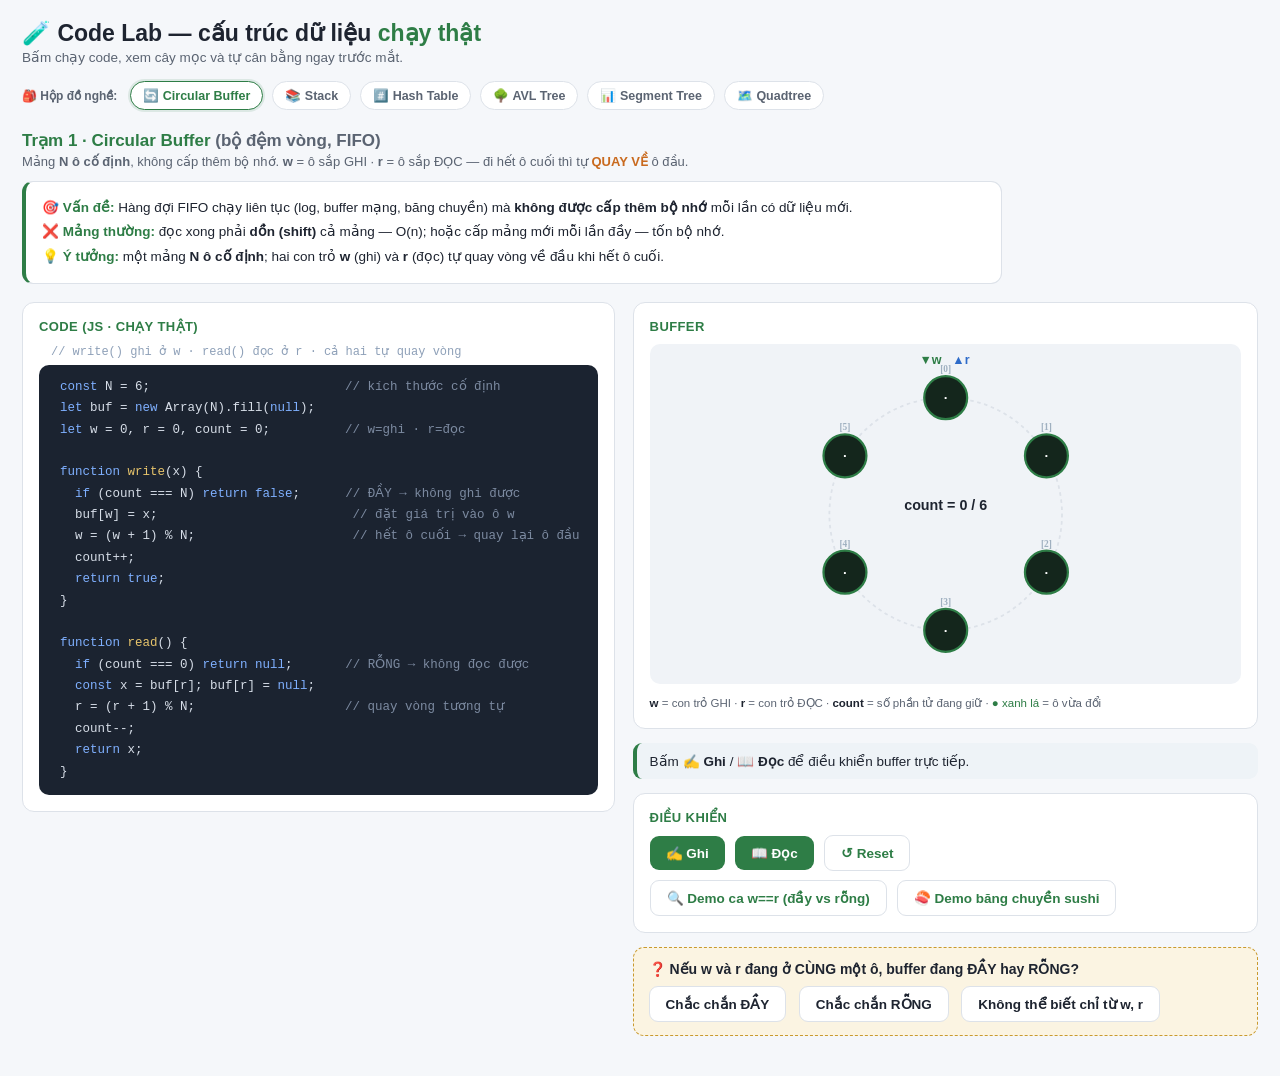
==== station-1-circular.html @ 71faa1b5 "Code Lab: 6 interactive data-structure stations Circular Buffer, Stack, Hash Table, AVL Tree, Segmen" ====
<!DOCTYPE html>
<html lang="vi">
<head>
<meta charset="UTF-8"><meta name="viewport" content="width=device-width, initial-scale=1.0">
<title>Code Lab · Circular Buffer</title>
<link rel="stylesheet" href="style.css">
</head>
<body>
  <h1>🧪 Code Lab — cấu trúc dữ liệu <span style="color:var(--green)">chạy thật</span></h1>
  <p class="sub">Bấm chạy code, xem cây mọc và tự cân bằng ngay trước mắt.</p>
  <div class="toolbox" id="toolbox"></div>

  <div class="station-h">Trạm 1 · Circular Buffer <span style="color:var(--muted);font-weight:600">(bộ đệm vòng, FIFO)</span></div>
  <p class="station-s">Mảng <b>N ô cố định</b>, không cấp thêm bộ nhớ. <b>w</b> = ô sắp GHI · <b>r</b> = ô sắp ĐỌC — đi hết ô cuối thì tự <b style="color:var(--amber)">QUAY VỀ</b> ô đầu.</p>

  <div class="why">
    <div><span class="wt">🎯 Vấn đề:</span> Hàng đợi FIFO chạy liên tục (log, buffer mạng, băng chuyền) mà <b>không được cấp thêm bộ nhớ</b> mỗi lần có dữ liệu mới.</div>
    <div><span class="wt">❌ Mảng thường:</span> đọc xong phải <b>dồn (shift)</b> cả mảng — O(n); hoặc cấp mảng mới mỗi lần đầy — tốn bộ nhớ.</div>
    <div><span class="wt">💡 Ý tưởng:</span> một mảng <b>N ô cố định</b>; hai con trỏ <b>w</b> (ghi) và <b>r</b> (đọc) tự quay vòng về đầu khi hết ô cuối.</div>
  </div>

  <div class="wrap">
    <div class="col-code"><div class="card"><h3>Code (JS · chạy thật)</h3>
      <div class="code-title">// write() ghi ở w · read() đọc ở r · cả hai tự quay vòng</div>
      <div class="code" id="code"></div></div></div>

    <div class="col-viz">
      <div class="card"><h3>Buffer <span id="statebadge"></span></h3>
        <svg id="svg" viewBox="0 0 480 380" preserveAspectRatio="xMidYMid meet"></svg>
        <div class="legend"><b>w</b> = con trỏ GHI · <b>r</b> = con trỏ ĐỌC · <b>count</b> = số phần tử đang giữ · <span style="color:var(--green)">● xanh lá</span> = ô vừa đổi</div>
      </div>
      <div class="narr" id="narr">Bấm <b>✍️ Ghi</b> / <b>📖 Đọc</b> để điều khiển buffer trực tiếp.</div>
      <div class="card"><h3>Điều khiển</h3>
        <div class="row">
          <button id="bWrite">✍️ Ghi</button>
          <button id="bRead">📖 Đọc</button>
          <button id="bReset" class="ghost">↺ Reset</button>
        </div>
        <div class="row" style="margin-top:9px">
          <button id="bEdge" class="ghost">🔍 Demo ca w==r (đầy vs rỗng)</button>
          <button id="bSushi" class="ghost">🍣 Demo băng chuyền sushi</button>
        </div>
      </div>
      <div class="quiz" id="quiz"><div class="q">❓ Nếu w và r đang ở CÙNG một ô, buffer đang ĐẦY hay RỖNG?</div>
        <button data-a="full">Chắc chắn ĐẦY</button>
        <button data-a="empty">Chắc chắn RỖNG</button>
        <button data-a="unknown">Không thể biết chỉ từ w, r</button>
        <div class="fb" id="quizFb"></div>
      </div>
    </div>
  </div>

<script src="common.js"></script>
<script>
(function(){
const {$, nap, hl, narrate, renderCode, renderToolbox, initQuiz, svg:SVG} = CL;
renderToolbox('circular');

const CODE=[
 ['<span class="kw">const</span> N = 6;                          <span class="cm">// kích thước cố định</span>'],
 ['<span class="kw">let</span> buf = <span class="kw">new</span> Array(N).fill(<span class="kw">null</span>);'],
 ['<span class="kw">let</span> w = 0, r = 0, count = 0;          <span class="cm">// w=ghi · r=đọc</span>'],
 [''],
 ['<span class="kw">function</span> <span class="fn">write</span>(x) {'],
 ['  <span class="kw">if</span> (count === N) <span class="kw">return</span> <span class="kw">false</span>;      <span class="cm">// ĐẦY → không ghi được</span>'],
 ['  buf[w] = x;                          <span class="cm">// đặt giá trị vào ô w</span>'],
 ['  w = (w + 1) % N;                     <span class="cm">// hết ô cuối → quay lại ô đầu</span>'],
 ['  count++;'],
 ['  <span class="kw">return</span> <span class="kw">true</span>;'],
 ['}'],
 [''],
 ['<span class="kw">function</span> <span class="fn">read</span>() {'],
 ['  <span class="kw">if</span> (count === 0) <span class="kw">return</span> <span class="kw">null</span>;       <span class="cm">// RỖNG → không đọc được</span>'],
 ['  <span class="kw">const</span> x = buf[r]; buf[r] = <span class="kw">null</span>;'],
 ['  r = (r + 1) % N;                    <span class="cm">// quay vòng tương tự</span>'],
 ['  count--;'],
 ['  <span class="kw">return</span> x;'],
 ['}'],
];
renderCode('code', CODE);
const L={wSig:4, wFull:5, wSet:6, wAdv:7, wInc:8, wRet:9, rSig:12, rEmpty:13, rGet:14, rAdv:15, rDec:16, rRet:17};

const N=6, CX=240, CY=190, RAD=130, CELLR=24;
let buf=new Array(N).fill(null), w=0, r=0, count=0, seq=1, busy=false;
let flashCell=null, flashFull=false, flashEmpty=false, theme='buffer';

function angleOf(i){ return -Math.PI/2 + i*(2*Math.PI/N); }
function cellPos(i){ const a=angleOf(i); return {x:CX+RAD*Math.cos(a), y:CY+RAD*Math.sin(a), a}; }
function labelPos(i, sign){ const {a}=cellPos(i); const ox=CX+(RAD+38)*Math.cos(a), oy=CY+(RAD+38)*Math.sin(a);
  const px=-Math.sin(a), py=Math.cos(a); return {x:ox+sign*17*px, y:oy+sign*17*py}; }

function draw(){
  const el=$('svg'); el.innerHTML='';
  el.appendChild(SVG('circle',{cx:CX,cy:CY,r:RAD,fill:'none',stroke:'#DDE2E9','stroke-width':2,'stroke-dasharray':'4 4'}));
  for(let i=0;i<N;i++){
    const {x,y}=cellPos(i);
    let cls='node'; if(i===flashCell) cls+=' flash'; if(flashFull||flashEmpty) cls+=' rot';
    const g=SVG('g',{class:cls, transform:'translate('+x+','+y+')'});
    g.appendChild(SVG('circle',{r:CELLR}));
    const t=SVG('text',{}); t.textContent = buf[i]!=null ? String(buf[i]) : '·';
    g.appendChild(t);
    const idxT=SVG('text',{class:'h', y:-CELLR-8}); idxT.textContent='['+i+']';
    g.appendChild(idxT);
    el.appendChild(g);
    if(i===w){ const sign=(w===r)?-1:0; const p=labelPos(w,sign);
      const wt=SVG('text',{x:p.x,y:p.y,'text-anchor':'middle',fill:'var(--green)','font-weight':800,'font-size':14}); wt.textContent='▼w'; el.appendChild(wt); }
    if(i===r){ const sign=(w===r)?1:0; const p=labelPos(r,sign);
      const rt=SVG('text',{x:p.x,y:p.y,'text-anchor':'middle',fill:'var(--blue)','font-weight':800,'font-size':14}); rt.textContent='▲r'; el.appendChild(rt); }
  }
  const ct=SVG('text',{x:CX,y:CY-4,'text-anchor':'middle',fill:'var(--ink)','font-size':16,'font-weight':800}); ct.textContent='count = '+count+' / '+N;
  el.appendChild(ct);
}
function setBadge(kind){
  const b=$('statebadge');
  b.innerHTML = kind==='full' ? '<span class="badge warn">ĐẦY</span>' : kind==='empty' ? '<span class="badge info">RỖNG</span>' : '';
}
function lock(b){ busy=b; CL.lock(['bWrite','bRead','bReset','bEdge','bSushi'], b); }

async function doWrite(val, spoken){
  spoken = spoken || val;
  hl(L.wSig);
  narrate(theme==='sushi' ? '🧑‍🍳 Chef muốn bày <b>'+spoken+'</b> lên băng.' : 'Ghi <b>'+spoken+'</b>: gọi <code>write('+spoken+')</code>.');
  await nap(600);
  hl(L.wFull);
  if(count===N){
    narrate(theme==='sushi'
      ? '<b style="color:var(--red)">Băng ĐẦY</b> (count = N = '+N+') → chef <b>PHẢI CHỜ</b>, không bày đè lên đĩa chưa ai lấy.'
      : '<b style="color:var(--red)">ĐẦY</b> (count = N = '+N+') → <b>KHÔNG</b> ghi được, phải chờ có ô trống.');
    flashFull=true; setBadge('full'); draw(); await nap(1000); flashFull=false; draw();
    return false;
  }
  await nap(650);
  hl(L.wSet); buf[w]=val; flashCell=w; setBadge(''); draw();
  narrate('Đặt <b>'+spoken+'</b> vào ô <b>w = '+w+'</b>.'); await nap(850);
  hl(L.wAdv);
  const wrapped=(w===N-1), oldW=w; w=(w+1)%N; draw();
  narrate(wrapped ? 'w đi hết ô cuối ['+oldW+'] → <b style="color:var(--amber)">QUAY VỀ ô đầu</b> [0].' : 'w nhích sang ô kế: ['+oldW+'] → ['+w+'].');
  await nap(850);
  hl(L.wInc); count++; draw(); narrate('count = <b>'+count+'</b> / '+N+'.'); await nap(650);
  hl(L.wRet); flashCell=null; draw();
  return true;
}

async function doRead(){
  hl(L.rSig);
  narrate(theme==='sushi' ? '🧍 Khách muốn lấy đĩa kế tiếp trên băng.' : 'Đọc: gọi <code>read()</code>.');
  await nap(600);
  hl(L.rEmpty);
  if(count===0){
    narrate(theme==='sushi'
      ? '<b style="color:var(--blue)">Băng RỖNG</b> (count = 0) → chef chưa kịp bày, khách <b>phải ĐỢI</b>.'
      : '<b style="color:var(--blue)">RỖNG</b> (count = 0) → không có gì để đọc.');
    flashEmpty=true; setBadge('empty'); draw(); await nap(1000); flashEmpty=false; draw();
    return null;
  }
  await nap(650);
  hl(L.rGet); const val=buf[r]; flashCell=r; setBadge(''); draw();
  narrate(theme==='sushi' ? '🧍 Khách lấy <b>'+val+'</b> ở ô r = '+r+'.' : 'Lấy giá trị <b>'+val+'</b> ở ô <b>r = '+r+'</b>.');
  await nap(850);
  buf[r]=null;
  hl(L.rAdv);
  const wrapped=(r===N-1), oldR=r; r=(r+1)%N; draw();
  narrate(wrapped ? 'r đi hết ô cuối ['+oldR+'] → <b style="color:var(--amber)">QUAY VỀ ô đầu</b> [0].' : 'r nhích sang ô kế: ['+oldR+'] → ['+r+'].');
  await nap(850);
  hl(L.rDec); count--; draw(); narrate('count = <b>'+count+'</b> / '+N+'.'); await nap(650);
  hl(L.rRet); flashCell=null; draw();
  return val;
}

function resetState(){ buf=new Array(N).fill(null); w=0; r=0; count=0; seq=1; flashCell=null; flashFull=false; flashEmpty=false; setBadge(''); hl(); draw(); }

$('bWrite').onclick=async()=>{ if(busy)return; lock(true); theme='buffer'; await doWrite(seq++); lock(false); };
$('bRead').onclick=async()=>{ if(busy)return; lock(true); theme='buffer'; await doRead(); lock(false); };
$('bReset').onclick=()=>{ if(busy)return; resetState(); narrate('Đã reset. Bấm Ghi/Đọc để điều khiển buffer.'); };

$('bEdge').onclick=async()=>{
  if(busy)return; lock(true); resetState(); theme='buffer';
  narrate('🔍 Lấp ĐẦY buffer rồi RÚT CẠN — xem con trỏ w, r ra sao ở hai đầu.'); await nap(700);
  for(let i=0;i<N;i++) await doWrite(seq++);
  setBadge('full');
  narrate('<b style="color:var(--red)">ĐẦY:</b> w = '+w+', r = '+r+' — <b>w TRÙNG r</b>! count = '+count+'.'); await nap(1900);
  for(let i=0;i<N;i++) await doRead();
  setBadge('empty');
  narrate('<b style="color:var(--blue)">RỖNG:</b> w = '+w+', r = '+r+' — <b>w TRÙNG r</b> y hệt lúc nãy! count = '+count+'.'); await nap(1900);
  narrate('👉 <b>w == r</b> xảy ra ở CẢ hai đầu — không thể phân biệt ĐẦY hay RỖNG chỉ bằng con trỏ. Phải nhìn <b>count</b> (0 = rỗng, N = đầy).');
  setBadge(''); lock(false);
};

$('bSushi').onclick=async()=>{
  if(busy)return; lock(true); resetState(); theme='sushi';
  narrate('🍣 Băng chuyền: <b>chef</b> bày (ghi), <b>khách</b> lấy (đọc). Băng đang RỖNG — chef bắt đầu bày.'); await nap(900);
  const ops=[
    {op:'w',v:'🍣',s:'Cá hồi 🍣'},{op:'w',v:'🍣',s:'Cá ngừ 🍣'},
    {op:'r'},{op:'r'},
    {op:'w',v:'🍤',s:'Tôm 🍤'},{op:'w',v:'🍳',s:'Trứng 🍳'},{op:'w',v:'🐍',s:'Lươn 🐍'},
    {op:'r'},
  ];
  for(const o of ops){ if(o.op==='w') await doWrite(o.v,o.s); else await doRead(); }
  narrate('Băng chuyền chạy xong — vẫn là <b>buffer vòng N='+N+'</b> phía sau, chỉ đổi tên gọi "ghi/đọc" thành "chef bày / khách lấy".');
  theme='buffer'; lock(false);
};

initQuiz('quiz','circular',{
  full:{ok:false,msg:'Sai — w==r cũng xảy ra khi RỖNG (bấm "Demo ca w==r" để xem). Không thể chắc chắn chỉ từ con trỏ.'},
  empty:{ok:false,msg:'Sai — w==r cũng xảy ra khi ĐẦY. Không thể chắc chắn chỉ từ con trỏ.'},
  unknown:{ok:true,msg:'Đúng! w==r xảy ra ở CẢ hai đầu (đầy và rỗng) — phải nhìn <b>count</b> để biết chắc.'}
});

draw();
})();
</script>
</body>
</html>
---- style.css ----
:root{--ink:#1E2430;--muted:#5B6472;--teal:#0E7C86;--teal-dk:#0A5A62;--amber:#C96A1E;
  --bg:#F5F7FA;--card:#FFFFFF;--border:#DDE2E9;--green:#2E7D46;--red:#C03A3A;--gold:#C99A2E;--blue:#2E6BC9;
  --code-bg:#1B2330;--code-fg:#D7DEE8;--hl:#39506b;}
*{box-sizing:border-box;}
body{margin:0;font-family:-apple-system,"Helvetica Neue",Arial,sans-serif;background:var(--bg);color:var(--ink);padding:20px 22px 40px;}
h1{font-size:23px;margin:0 0 2px;} .sub{color:var(--muted);font-size:13.5px;margin:0 0 16px;} code{background:#eef2f6;padding:1px 5px;border-radius:4px;}
.toolbox{display:flex;gap:9px;flex-wrap:wrap;margin:0 0 20px;align-items:center;}
.toolbox .lbl{font-size:12px;color:var(--muted);font-weight:700;margin-right:4px;}
.tool{font-size:12.5px;font-weight:700;border:1px solid var(--border);background:var(--card);border-radius:20px;padding:6px 12px;color:var(--muted);text-decoration:none;}
.tool.active{border-color:var(--green);color:var(--green);box-shadow:0 0 0 2px rgba(46,125,70,.12);}
.tool.done{border-color:var(--green);color:var(--green);background:#EAF6EE;}
.station-h{font-size:17px;font-weight:800;margin:0 0 3px;color:var(--green);}
.station-s{color:var(--muted);font-size:13px;margin:0 0 12px;}
.why{background:var(--card);border:1px solid var(--border);border-left:4px solid var(--green);
     border-radius:11px;padding:12px 16px;margin:0 0 18px;max-width:980px;font-size:13.5px;line-height:1.5;}
.why > div{margin:4px 0;} .why b{color:var(--ink);}
.why .wt{font-weight:800;color:var(--green);white-space:nowrap;}
.wrap{display:flex;gap:18px;align-items:flex-start;flex-wrap:wrap;}
.col-code{flex:0 0 430px;max-width:100%;} .col-viz{flex:1 1 560px;min-width:440px;display:flex;flex-direction:column;gap:14px;}
.card{background:var(--card);border:1px solid var(--border);border-radius:12px;padding:16px;}
.card h3{margin:0 0 10px;font-size:13px;color:var(--green);text-transform:uppercase;letter-spacing:.4px;}
.code{background:var(--code-bg);border-radius:10px;padding:12px 6px;font:12.5px/1.55 "SF Mono",Menlo,Consolas,monospace;overflow-x:auto;}
.cl{color:var(--code-fg);white-space:pre;padding:1px 12px;border-left:3px solid transparent;transition:background .12s;}
.cl .cm{color:#7C8AA0;}.cl .kw{color:#7FB0FF;}.cl .fn{color:#E7C46b;}.cl .st{color:#8FE0A0;}
.cl.hl{background:var(--hl);border-left-color:var(--gold);}
.code-title{font:12px Menlo,monospace;color:#8ea0b8;padding:0 12px 6px;}
.narr{font-size:13.5px;background:#EEF3F7;border-radius:9px;padding:10px 13px;min-height:20px;border-left:4px solid var(--green);}
svg{width:100%;height:340px;background:#F0F3F7;border-radius:10px;}
.edge{stroke:#9FB0C0;stroke-width:2;}
.node circle{fill:#14261C;stroke:var(--green);stroke-width:2.5;transition:fill .3s,stroke .3s;}
.node text{fill:#fff;font:800 15px -apple-system,Arial;text-anchor:middle;dominant-baseline:central;}
.node.flash circle{fill:#0A5A3A;stroke:#5FE0A0;}
.node.rot circle{fill:#3A2A10;stroke:var(--amber);}
.node.cur circle{stroke:#5AA0FF;stroke-width:4;}
.node text.h{fill:#9FB0C0;font:700 10.5px Menlo;text-anchor:middle;}
.node text.bf{font:800 12px Menlo;text-anchor:start;}
.legend{font-size:11.5px;color:var(--muted);margin-top:7px;line-height:1.5;}
.legend b{color:var(--ink);}
.row{display:flex;gap:10px;align-items:center;flex-wrap:wrap;}
button{background:var(--green);color:#fff;border:none;border-radius:9px;padding:9px 16px;font-size:13.5px;font-weight:700;cursor:pointer;}
button:hover{filter:brightness(.94);} button.ghost{background:#fff;color:var(--green);border:1.5px solid var(--border);} button.ghost:hover{background:#F0F5F6;}
button:disabled{opacity:.45;cursor:not-allowed;}
input[type=number]{width:74px;padding:8px;border:1.5px solid var(--border);border-radius:8px;font-size:14px;font-weight:700;}
.badge{display:inline-block;font-size:12px;font-weight:800;border-radius:7px;padding:4px 10px;margin-left:6px;}
.badge.rot{background:#F7E9D6;color:var(--amber);border:1.5px solid var(--amber);}
.badge.warn{background:#F8E1E1;color:var(--red);border:1.5px solid var(--red);}
.badge.info{background:#E3ECFA;color:var(--blue);border:1.5px solid var(--blue);}
.quiz{border:1.5px dashed var(--gold);background:#FBF4E2;border-radius:11px;padding:13px 15px;}
.quiz .q{font-weight:800;font-size:14px;margin-bottom:9px;} .quiz button{background:#fff;color:var(--ink);border:1.5px solid var(--border);margin-right:8px;} .quiz button:hover{border-color:var(--gold);}
.fb{margin-top:9px;font-size:13px;font-weight:600;display:none;} .fb.ok{color:var(--green);} .fb.no{color:var(--red);}

/* shared additions beyond the AVL prototype */
.grid{display:grid;grid-template-columns:repeat(auto-fit,minmax(260px,1fr));gap:16px;}
.summary{width:100%;border-collapse:collapse;font-size:12.5px;}
.summary th,.summary td{border:1px solid var(--border);padding:7px 10px;text-align:left;vertical-align:top;}
.summary th{background:#EEF3F7;color:var(--muted);font-weight:800;text-transform:uppercase;font-size:11px;letter-spacing:.3px;}
.tag{display:inline-block;font-size:11px;font-weight:700;color:var(--muted);background:#EEF3F7;border-radius:6px;padding:2px 7px;margin-right:5px;}
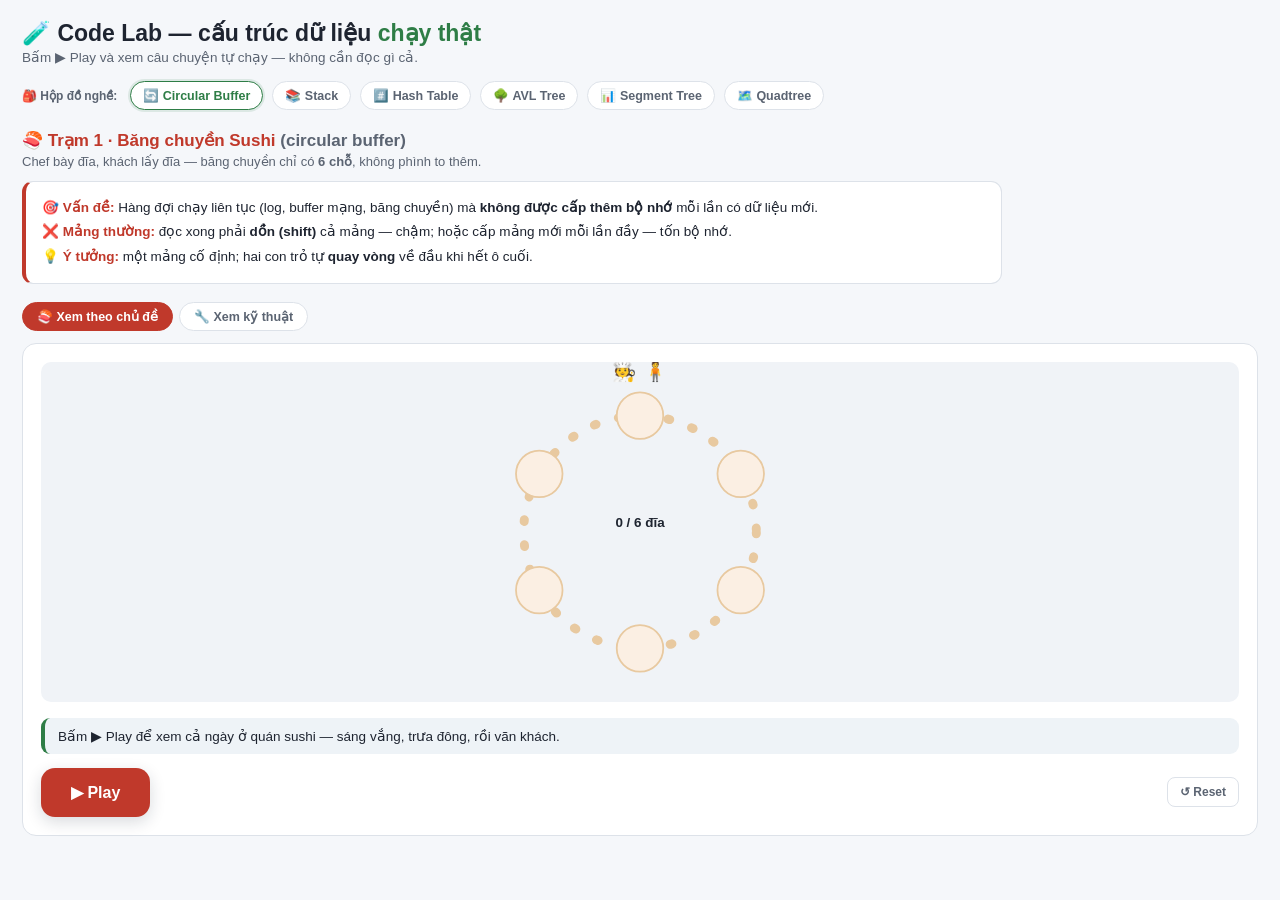
==== commit bcfb9b47: "Rework every station around a real-world theme with one Play button Each station now leads with a se" ====
--- a/station-1-circular.html
+++ b/station-1-circular.html
@@ -4,48 +4,56 @@
 <meta charset="UTF-8"><meta name="viewport" content="width=device-width, initial-scale=1.0">
 <title>Code Lab · Circular Buffer</title>
 <link rel="stylesheet" href="style.css">
+<style>:root{--accent:#C0392B;}</style>
 </head>
 <body>
   <h1>🧪 Code Lab — cấu trúc dữ liệu <span style="color:var(--green)">chạy thật</span></h1>
-  <p class="sub">Bấm chạy code, xem cây mọc và tự cân bằng ngay trước mắt.</p>
+  <p class="sub">Bấm ▶ Play và xem câu chuyện tự chạy — không cần đọc gì cả.</p>
   <div class="toolbox" id="toolbox"></div>
 
-  <div class="station-h">Trạm 1 · Circular Buffer <span style="color:var(--muted);font-weight:600">(bộ đệm vòng, FIFO)</span></div>
-  <p class="station-s">Mảng <b>N ô cố định</b>, không cấp thêm bộ nhớ. <b>w</b> = ô sắp GHI · <b>r</b> = ô sắp ĐỌC — đi hết ô cuối thì tự <b style="color:var(--amber)">QUAY VỀ</b> ô đầu.</p>
+  <div class="station-h">🍣 Trạm 1 · Băng chuyền Sushi <span style="color:var(--muted);font-weight:600">(circular buffer)</span></div>
+  <p class="station-s">Chef bày đĩa, khách lấy đĩa — băng chuyền chỉ có <b>6 chỗ</b>, không phình to thêm.</p>
 
   <div class="why">
-    <div><span class="wt">🎯 Vấn đề:</span> Hàng đợi FIFO chạy liên tục (log, buffer mạng, băng chuyền) mà <b>không được cấp thêm bộ nhớ</b> mỗi lần có dữ liệu mới.</div>
-    <div><span class="wt">❌ Mảng thường:</span> đọc xong phải <b>dồn (shift)</b> cả mảng — O(n); hoặc cấp mảng mới mỗi lần đầy — tốn bộ nhớ.</div>
-    <div><span class="wt">💡 Ý tưởng:</span> một mảng <b>N ô cố định</b>; hai con trỏ <b>w</b> (ghi) và <b>r</b> (đọc) tự quay vòng về đầu khi hết ô cuối.</div>
-  </div>
-
-  <div class="wrap">
-    <div class="col-code"><div class="card"><h3>Code (JS · chạy thật)</h3>
-      <div class="code-title">// write() ghi ở w · read() đọc ở r · cả hai tự quay vòng</div>
-      <div class="code" id="code"></div></div></div>
-
-    <div class="col-viz">
-      <div class="card"><h3>Buffer <span id="statebadge"></span></h3>
-        <svg id="svg" viewBox="0 0 480 380" preserveAspectRatio="xMidYMid meet"></svg>
-        <div class="legend"><b>w</b> = con trỏ GHI · <b>r</b> = con trỏ ĐỌC · <b>count</b> = số phần tử đang giữ · <span style="color:var(--green)">● xanh lá</span> = ô vừa đổi</div>
-      </div>
-      <div class="narr" id="narr">Bấm <b>✍️ Ghi</b> / <b>📖 Đọc</b> để điều khiển buffer trực tiếp.</div>
-      <div class="card"><h3>Điều khiển</h3>
-        <div class="row">
-          <button id="bWrite">✍️ Ghi</button>
-          <button id="bRead">📖 Đọc</button>
-          <button id="bReset" class="ghost">↺ Reset</button>
-        </div>
-        <div class="row" style="margin-top:9px">
-          <button id="bEdge" class="ghost">🔍 Demo ca w==r (đầy vs rỗng)</button>
-          <button id="bSushi" class="ghost">🍣 Demo băng chuyền sushi</button>
+    <div><span class="wt">🎯 Vấn đề:</span> Hàng đợi chạy liên tục (log, buffer mạng, băng chuyền) mà <b>không được cấp thêm bộ nhớ</b> mỗi lần có dữ liệu mới.</div>
+    <div><span class="wt">❌ Mảng thường:</span> đọc xong phải <b>dồn (shift)</b> cả mảng — chậm; hoặc cấp mảng mới mỗi lần đầy — tốn bộ nhớ.</div>
+    <div><span class="wt">💡 Ý tưởng:</span> một mảng cố định; hai con trỏ tự <b>quay vòng</b> về đầu khi hết ô cuối.</div>
+  </div>
+
+  <div class="viewtoggle" id="viewtoggle">
+    <button class="vt-btn active" data-view="theme">🍣 Xem theo chủ đề</button>
+    <button class="vt-btn" data-view="tech">🔧 Xem kỹ thuật</button>
+  </div>
+
+  <div id="themeView">
+    <div class="stage">
+      <svg id="svgTheme" viewBox="0 0 480 380" preserveAspectRatio="xMidYMid meet"></svg>
+      <div class="narr" id="narr" style="margin-top:12px">Bấm ▶ Play để xem cả ngày ở quán sushi — sáng vắng, trưa đông, rồi vãn khách.</div>
+      <div class="row" style="margin-top:14px;justify-content:space-between">
+        <button class="play-btn" id="bPlay">▶ Play</button>
+        <div class="side-controls">
+          <button id="bReset">↺ Reset</button>
         </div>
       </div>
-      <div class="quiz" id="quiz"><div class="q">❓ Nếu w và r đang ở CÙNG một ô, buffer đang ĐẦY hay RỖNG?</div>
-        <button data-a="full">Chắc chắn ĐẦY</button>
-        <button data-a="empty">Chắc chắn RỖNG</button>
-        <button data-a="unknown">Không thể biết chỉ từ w, r</button>
-        <div class="fb" id="quizFb"></div>
+    </div>
+  </div>
+
+  <div id="techView" style="display:none">
+    <div class="wrap">
+      <div class="col-code"><div class="card"><h3>Code (JS · chạy thật)</h3>
+        <div class="code-title">// write() ghi ở w · read() đọc ở r · cả hai tự quay vòng</div>
+        <div class="code" id="code"></div></div></div>
+      <div class="col-viz">
+        <div class="card"><h3>Buffer <span id="statebadge"></span></h3>
+          <svg id="svgTech" viewBox="0 0 480 380" preserveAspectRatio="xMidYMid meet"></svg>
+          <div class="legend"><b>w</b> = con trỏ GHI · <b>r</b> = con trỏ ĐỌC · <b>count</b> = số phần tử đang giữ</div>
+        </div>
+        <div class="card"><h3>Điều khiển thủ công</h3>
+          <div class="row">
+            <button id="bWrite">✍️ Ghi 1</button>
+            <button id="bRead">📖 Đọc 1</button>
+          </div>
+        </div>
       </div>
     </div>
   </div>
@@ -53,8 +61,9 @@
 <script src="common.js"></script>
 <script>
 (function(){
-const {$, nap, hl, narrate, renderCode, renderToolbox, initQuiz, svg:SVG} = CL;
+const {$, nap, hl, narrate, renderCode, renderToolbox, initViewToggle, svg:SVG} = CL;
 renderToolbox('circular');
+initViewToggle('viewtoggle', {theme:'themeView', tech:'techView'});
 
 const CODE=[
  ['<span class="kw">const</span> N = 6;                          <span class="cm">// kích thước cố định</span>'],
@@ -81,23 +90,24 @@
 const L={wSig:4, wFull:5, wSet:6, wAdv:7, wInc:8, wRet:9, rSig:12, rEmpty:13, rGet:14, rAdv:15, rDec:16, rRet:17};
 
 const N=6, CX=240, CY=190, RAD=130, CELLR=24;
-let buf=new Array(N).fill(null), w=0, r=0, count=0, seq=1, busy=false;
-let flashCell=null, flashFull=false, flashEmpty=false, theme='buffer';
+let buf=new Array(N).fill(null), w=0, r=0, count=0, busy=false;
+let flashCell=null, flashFull=false, flashEmpty=false;
 
 function angleOf(i){ return -Math.PI/2 + i*(2*Math.PI/N); }
 function cellPos(i){ const a=angleOf(i); return {x:CX+RAD*Math.cos(a), y:CY+RAD*Math.sin(a), a}; }
-function labelPos(i, sign){ const {a}=cellPos(i); const ox=CX+(RAD+38)*Math.cos(a), oy=CY+(RAD+38)*Math.sin(a);
+function labelPos(i, sign){ const {a}=cellPos(i); const ox=CX+(RAD+42)*Math.cos(a), oy=CY+(RAD+42)*Math.sin(a);
   const px=-Math.sin(a), py=Math.cos(a); return {x:ox+sign*17*px, y:oy+sign*17*py}; }
 
-function draw(){
-  const el=$('svg'); el.innerHTML='';
+/* ---- Technical view (abstract buffer + pointers) ---- */
+function drawTech(){
+  const el=$('svgTech'); if(!el) return; el.innerHTML='';
   el.appendChild(SVG('circle',{cx:CX,cy:CY,r:RAD,fill:'none',stroke:'#DDE2E9','stroke-width':2,'stroke-dasharray':'4 4'}));
   for(let i=0;i<N;i++){
     const {x,y}=cellPos(i);
     let cls='node'; if(i===flashCell) cls+=' flash'; if(flashFull||flashEmpty) cls+=' rot';
     const g=SVG('g',{class:cls, transform:'translate('+x+','+y+')'});
     g.appendChild(SVG('circle',{r:CELLR}));
-    const t=SVG('text',{}); t.textContent = buf[i]!=null ? String(buf[i]) : '·';
+    const t=SVG('text',{}); t.textContent = buf[i]!=null ? '●' : '·';
     g.appendChild(t);
     const idxT=SVG('text',{class:'h', y:-CELLR-8}); idxT.textContent='['+i+']';
     g.appendChild(idxT);
@@ -111,100 +121,99 @@
   el.appendChild(ct);
 }
 function setBadge(kind){
-  const b=$('statebadge');
+  const b=$('statebadge'); if(!b) return;
   b.innerHTML = kind==='full' ? '<span class="badge warn">ĐẦY</span>' : kind==='empty' ? '<span class="badge info">RỖNG</span>' : '';
 }
-function lock(b){ busy=b; CL.lock(['bWrite','bRead','bReset','bEdge','bSushi'], b); }
-
-async function doWrite(val, spoken){
-  spoken = spoken || val;
-  hl(L.wSig);
-  narrate(theme==='sushi' ? '🧑‍🍳 Chef muốn bày <b>'+spoken+'</b> lên băng.' : 'Ghi <b>'+spoken+'</b>: gọi <code>write('+spoken+')</code>.');
-  await nap(600);
+
+/* ---- Theme view (sushi belt) ---- */
+let themeBadge='';
+function drawTheme(){
+  const el=$('svgTheme'); if(!el) return; el.innerHTML='';
+  el.appendChild(SVG('circle',{cx:CX,cy:CY,r:RAD,fill:'none',stroke:'#E8C9A0','stroke-width':10,'stroke-dasharray':'2 26','stroke-linecap':'round'}));
+  for(let i=0;i<N;i++){
+    const {x,y}=cellPos(i);
+    const occupied = buf[i]!=null;
+    const isFlash = (i===flashCell);
+    const g=SVG('g',{transform:'translate('+x+','+y+')'});
+    g.appendChild(SVG('circle',{r:26, fill: occupied?'#FFF6E9':'#FBEFE3', stroke: isFlash?'#5FA05F':'#E8C9A0', 'stroke-width': isFlash?3:2}));
+    const t=SVG('text',{x:0,y:8,'text-anchor':'middle','font-size':22}); t.textContent = occupied ? buf[i] : '';
+    g.appendChild(t);
+    el.appendChild(g);
+    if(i===w){ const sign=(w===r)?-1:0; const p=labelPos(w,sign);
+      const wt=SVG('text',{x:p.x,y:p.y,'text-anchor':'middle','font-size':22}); wt.textContent='🧑‍🍳'; el.appendChild(wt); }
+    if(i===r){ const sign=(w===r)?1:0; const p=labelPos(r,sign);
+      const rt=SVG('text',{x:p.x,y:p.y,'text-anchor':'middle','font-size':22}); rt.textContent='🧍'; el.appendChild(rt); }
+  }
+  const ct=SVG('text',{x:CX,y:CY-6,'text-anchor':'middle',fill:'var(--ink)','font-size':15,'font-weight':800}); ct.textContent=count+' / '+N+' đĩa';
+  el.appendChild(ct);
+  if(themeBadge){ const bt=SVG('text',{x:CX,y:CY+18,'text-anchor':'middle',fill: themeBadge==='ĐẦY'?'var(--red)':'var(--blue)','font-size':17,'font-weight':900}); bt.textContent=themeBadge; el.appendChild(bt); }
+}
+function draw(){ drawTheme(); drawTech(); }
+
+function lock(b){ busy=b; CL.lock(['bPlay','bReset','bWrite','bRead'], b); }
+
+async function doWrite(val){
+  hl(L.wSig); await nap(120);
   hl(L.wFull);
   if(count===N){
-    narrate(theme==='sushi'
-      ? '<b style="color:var(--red)">Băng ĐẦY</b> (count = N = '+N+') → chef <b>PHẢI CHỜ</b>, không bày đè lên đĩa chưa ai lấy.'
-      : '<b style="color:var(--red)">ĐẦY</b> (count = N = '+N+') → <b>KHÔNG</b> ghi được, phải chờ có ô trống.');
-    flashFull=true; setBadge('full'); draw(); await nap(1000); flashFull=false; draw();
+    flashFull=true; setBadge('full'); themeBadge='ĐẦY'; draw();
+    narrate('<b style="color:var(--red)">ĐẦY</b> (count = N = '+N+') → chef <b>PHẢI CHỜ</b>, không bày đè lên đĩa chưa ai lấy.');
+    await nap(700); flashFull=false; draw();
     return false;
   }
-  await nap(650);
-  hl(L.wSet); buf[w]=val; flashCell=w; setBadge(''); draw();
-  narrate('Đặt <b>'+spoken+'</b> vào ô <b>w = '+w+'</b>.'); await nap(850);
+  hl(L.wSet); buf[w]=val; flashCell=w; themeBadge=''; setBadge(''); draw();
+  narrate('Đặt <b>'+val+'</b> vào ô <b>w = '+w+'</b>.'); await nap(420);
   hl(L.wAdv);
   const wrapped=(w===N-1), oldW=w; w=(w+1)%N; draw();
   narrate(wrapped ? 'w đi hết ô cuối ['+oldW+'] → <b style="color:var(--amber)">QUAY VỀ ô đầu</b> [0].' : 'w nhích sang ô kế: ['+oldW+'] → ['+w+'].');
-  await nap(850);
-  hl(L.wInc); count++; draw(); narrate('count = <b>'+count+'</b> / '+N+'.'); await nap(650);
+  await nap(420);
+  hl(L.wInc); count++; draw(); await nap(300);
   hl(L.wRet); flashCell=null; draw();
   return true;
 }
-
 async function doRead(){
-  hl(L.rSig);
-  narrate(theme==='sushi' ? '🧍 Khách muốn lấy đĩa kế tiếp trên băng.' : 'Đọc: gọi <code>read()</code>.');
-  await nap(600);
+  hl(L.rSig); await nap(120);
   hl(L.rEmpty);
   if(count===0){
-    narrate(theme==='sushi'
-      ? '<b style="color:var(--blue)">Băng RỖNG</b> (count = 0) → chef chưa kịp bày, khách <b>phải ĐỢI</b>.'
-      : '<b style="color:var(--blue)">RỖNG</b> (count = 0) → không có gì để đọc.');
-    flashEmpty=true; setBadge('empty'); draw(); await nap(1000); flashEmpty=false; draw();
+    flashEmpty=true; setBadge('empty'); themeBadge='TRỐNG'; draw();
+    narrate('<b style="color:var(--blue)">RỖNG</b> (count = 0) → chef chưa kịp bày, khách <b>phải ĐỢI</b>.');
+    await nap(700); flashEmpty=false; draw();
     return null;
   }
-  await nap(650);
-  hl(L.rGet); const val=buf[r]; flashCell=r; setBadge(''); draw();
-  narrate(theme==='sushi' ? '🧍 Khách lấy <b>'+val+'</b> ở ô r = '+r+'.' : 'Lấy giá trị <b>'+val+'</b> ở ô <b>r = '+r+'</b>.');
-  await nap(850);
+  hl(L.rGet); const val=buf[r]; flashCell=r; themeBadge=''; setBadge(''); draw();
+  narrate('Khách lấy <b>'+val+'</b> ở ô <b>r = '+r+'</b>.'); await nap(420);
   buf[r]=null;
   hl(L.rAdv);
   const wrapped=(r===N-1), oldR=r; r=(r+1)%N; draw();
   narrate(wrapped ? 'r đi hết ô cuối ['+oldR+'] → <b style="color:var(--amber)">QUAY VỀ ô đầu</b> [0].' : 'r nhích sang ô kế: ['+oldR+'] → ['+r+'].');
-  await nap(850);
-  hl(L.rDec); count--; draw(); narrate('count = <b>'+count+'</b> / '+N+'.'); await nap(650);
+  await nap(420);
+  hl(L.rDec); count--; draw(); await nap(300);
   hl(L.rRet); flashCell=null; draw();
   return val;
 }
-
-function resetState(){ buf=new Array(N).fill(null); w=0; r=0; count=0; seq=1; flashCell=null; flashFull=false; flashEmpty=false; setBadge(''); hl(); draw(); }
-
-$('bWrite').onclick=async()=>{ if(busy)return; lock(true); theme='buffer'; await doWrite(seq++); lock(false); };
-$('bRead').onclick=async()=>{ if(busy)return; lock(true); theme='buffer'; await doRead(); lock(false); };
-$('bReset').onclick=()=>{ if(busy)return; resetState(); narrate('Đã reset. Bấm Ghi/Đọc để điều khiển buffer.'); };
-
-$('bEdge').onclick=async()=>{
-  if(busy)return; lock(true); resetState(); theme='buffer';
-  narrate('🔍 Lấp ĐẦY buffer rồi RÚT CẠN — xem con trỏ w, r ra sao ở hai đầu.'); await nap(700);
-  for(let i=0;i<N;i++) await doWrite(seq++);
-  setBadge('full');
-  narrate('<b style="color:var(--red)">ĐẦY:</b> w = '+w+', r = '+r+' — <b>w TRÙNG r</b>! count = '+count+'.'); await nap(1900);
-  for(let i=0;i<N;i++) await doRead();
-  setBadge('empty');
-  narrate('<b style="color:var(--blue)">RỖNG:</b> w = '+w+', r = '+r+' — <b>w TRÙNG r</b> y hệt lúc nãy! count = '+count+'.'); await nap(1900);
-  narrate('👉 <b>w == r</b> xảy ra ở CẢ hai đầu — không thể phân biệt ĐẦY hay RỖNG chỉ bằng con trỏ. Phải nhìn <b>count</b> (0 = rỗng, N = đầy).');
-  setBadge(''); lock(false);
+function resetState(){ buf=new Array(N).fill(null); w=0; r=0; count=0; flashCell=null; flashFull=false; flashEmpty=false; themeBadge=''; setBadge(''); hl(); draw(); }
+
+$('bWrite').onclick=async()=>{ if(busy)return; lock(true); await doWrite('🍣'); lock(false); };
+$('bRead').onclick=async()=>{ if(busy)return; lock(true); await doRead(); lock(false); };
+$('bReset').onclick=()=>{ if(busy)return; resetState(); narrate('Đã reset. Bấm ▶ Play để xem lại.'); };
+
+$('bPlay').onclick=async()=>{
+  if(busy)return; lock(true); resetState();
+  narrate('🌅 Sáng sớm, quán vắng khách — chef tranh thủ bày sẵn cả băng chuyền…'); await nap(900);
+  const morning=['🍣','🍣','🍤','🍳','🐟','🦀'];
+  for(const f of morning) await doWrite(f);
+  narrate('📦 Băng chuyền ĐẦY cứng — chef phải dừng tay, chưa ai tới lấy cả.'); await nap(1400);
+
+  narrate('🍽️ Giờ trưa — khách ùn ùn kéo tới, lấy sạch từng đĩa…'); await nap(900);
+  for(let i=0;i<6;i++) await doRead();
+  narrate('🈳 Sạch trơn — băng chuyền TRỐNG. Nhìn kỹ: chef và khách đang đứng CÙNG một ô [0], y hệt lúc NÃY ĐẦY!'); await nap(1900);
+  narrate('👉 ĐẦY và RỖNG trông giống hệt nhau qua vị trí chef/khách — chỉ số đĩa (<b>count</b>) mới nói lên sự thật.'); await nap(1800);
+
+  narrate('🌇 Chiều muộn, vài khách lẻ tẻ ghé qua — chef bày thêm vài đĩa mới…'); await nap(900);
+  await doWrite('🍣'); await doWrite('🦐');
+  narrate('Hết ngày! Băng chuyền vẫn chạy êm — 6 ô cố định, không bao giờ phình to hay tràn bộ nhớ.');
+  lock(false);
 };
-
-$('bSushi').onclick=async()=>{
-  if(busy)return; lock(true); resetState(); theme='sushi';
-  narrate('🍣 Băng chuyền: <b>chef</b> bày (ghi), <b>khách</b> lấy (đọc). Băng đang RỖNG — chef bắt đầu bày.'); await nap(900);
-  const ops=[
-    {op:'w',v:'🍣',s:'Cá hồi 🍣'},{op:'w',v:'🍣',s:'Cá ngừ 🍣'},
-    {op:'r'},{op:'r'},
-    {op:'w',v:'🍤',s:'Tôm 🍤'},{op:'w',v:'🍳',s:'Trứng 🍳'},{op:'w',v:'🐍',s:'Lươn 🐍'},
-    {op:'r'},
-  ];
-  for(const o of ops){ if(o.op==='w') await doWrite(o.v,o.s); else await doRead(); }
-  narrate('Băng chuyền chạy xong — vẫn là <b>buffer vòng N='+N+'</b> phía sau, chỉ đổi tên gọi "ghi/đọc" thành "chef bày / khách lấy".');
-  theme='buffer'; lock(false);
-};
-
-initQuiz('quiz','circular',{
-  full:{ok:false,msg:'Sai — w==r cũng xảy ra khi RỖNG (bấm "Demo ca w==r" để xem). Không thể chắc chắn chỉ từ con trỏ.'},
-  empty:{ok:false,msg:'Sai — w==r cũng xảy ra khi ĐẦY. Không thể chắc chắn chỉ từ con trỏ.'},
-  unknown:{ok:true,msg:'Đúng! w==r xảy ra ở CẢ hai đầu (đầy và rỗng) — phải nhìn <b>count</b> để biết chắc.'}
-});
 
 draw();
 })();
--- a/style.css
+++ b/style.css
@@ -8,17 +8,16 @@
 .toolbox .lbl{font-size:12px;color:var(--muted);font-weight:700;margin-right:4px;}
 .tool{font-size:12.5px;font-weight:700;border:1px solid var(--border);background:var(--card);border-radius:20px;padding:6px 12px;color:var(--muted);text-decoration:none;}
 .tool.active{border-color:var(--green);color:var(--green);box-shadow:0 0 0 2px rgba(46,125,70,.12);}
-.tool.done{border-color:var(--green);color:var(--green);background:#EAF6EE;}
-.station-h{font-size:17px;font-weight:800;margin:0 0 3px;color:var(--green);}
+.station-h{font-size:17px;font-weight:800;margin:0 0 3px;color:var(--accent,var(--green));}
 .station-s{color:var(--muted);font-size:13px;margin:0 0 12px;}
-.why{background:var(--card);border:1px solid var(--border);border-left:4px solid var(--green);
+.why{background:var(--card);border:1px solid var(--border);border-left:4px solid var(--accent,var(--green));
      border-radius:11px;padding:12px 16px;margin:0 0 18px;max-width:980px;font-size:13.5px;line-height:1.5;}
 .why > div{margin:4px 0;} .why b{color:var(--ink);}
-.why .wt{font-weight:800;color:var(--green);white-space:nowrap;}
+.why .wt{font-weight:800;color:var(--accent,var(--green));white-space:nowrap;}
 .wrap{display:flex;gap:18px;align-items:flex-start;flex-wrap:wrap;}
 .col-code{flex:0 0 430px;max-width:100%;} .col-viz{flex:1 1 560px;min-width:440px;display:flex;flex-direction:column;gap:14px;}
 .card{background:var(--card);border:1px solid var(--border);border-radius:12px;padding:16px;}
-.card h3{margin:0 0 10px;font-size:13px;color:var(--green);text-transform:uppercase;letter-spacing:.4px;}
+.card h3{margin:0 0 10px;font-size:13px;color:var(--accent,var(--green));text-transform:uppercase;letter-spacing:.4px;}
 .code{background:var(--code-bg);border-radius:10px;padding:12px 6px;font:12.5px/1.55 "SF Mono",Menlo,Consolas,monospace;overflow-x:auto;}
 .cl{color:var(--code-fg);white-space:pre;padding:1px 12px;border-left:3px solid transparent;transition:background .12s;}
 .cl .cm{color:#7C8AA0;}.cl .kw{color:#7FB0FF;}.cl .fn{color:#E7C46b;}.cl .st{color:#8FE0A0;}
@@ -45,9 +44,6 @@
 .badge.rot{background:#F7E9D6;color:var(--amber);border:1.5px solid var(--amber);}
 .badge.warn{background:#F8E1E1;color:var(--red);border:1.5px solid var(--red);}
 .badge.info{background:#E3ECFA;color:var(--blue);border:1.5px solid var(--blue);}
-.quiz{border:1.5px dashed var(--gold);background:#FBF4E2;border-radius:11px;padding:13px 15px;}
-.quiz .q{font-weight:800;font-size:14px;margin-bottom:9px;} .quiz button{background:#fff;color:var(--ink);border:1.5px solid var(--border);margin-right:8px;} .quiz button:hover{border-color:var(--gold);}
-.fb{margin-top:9px;font-size:13px;font-weight:600;display:none;} .fb.ok{color:var(--green);} .fb.no{color:var(--red);}
 
 /* shared additions beyond the AVL prototype */
 .grid{display:grid;grid-template-columns:repeat(auto-fit,minmax(260px,1fr));gap:16px;}
@@ -55,3 +51,16 @@
 .summary th,.summary td{border:1px solid var(--border);padding:7px 10px;text-align:left;vertical-align:top;}
 .summary th{background:#EEF3F7;color:var(--muted);font-weight:800;text-transform:uppercase;font-size:11px;letter-spacing:.3px;}
 .tag{display:inline-block;font-size:11px;font-weight:700;color:var(--muted);background:#EEF3F7;border-radius:6px;padding:2px 7px;margin-right:5px;}
+
+/* theme rework: big Play button + Theme/Technical view toggle */
+.play-btn{background:var(--accent,var(--green));color:#fff;border:none;border-radius:14px;
+  padding:15px 30px;font-size:16px;font-weight:800;cursor:pointer;box-shadow:0 5px 16px rgba(20,30,50,.16);}
+.play-btn:hover{filter:brightness(1.05);}
+.play-btn:disabled{opacity:.5;cursor:not-allowed;}
+.side-controls{display:flex;gap:8px;flex-wrap:wrap;align-items:center;}
+.side-controls button{background:#fff;color:var(--muted);border:1.5px solid var(--border);font-size:12px;font-weight:700;padding:7px 12px;border-radius:8px;}
+.side-controls button:hover{border-color:var(--accent,var(--green));color:var(--accent,var(--green));}
+.viewtoggle{display:flex;gap:6px;margin:0 0 12px;}
+.vt-btn{background:#fff;color:var(--muted);border:1.5px solid var(--border);border-radius:20px;padding:6px 14px;font-size:12.5px;font-weight:700;cursor:pointer;}
+.vt-btn.active{background:var(--accent,var(--green));color:#fff;border-color:var(--accent,var(--green));}
+.stage{background:var(--card);border:1px solid var(--border);border-radius:14px;padding:18px;}
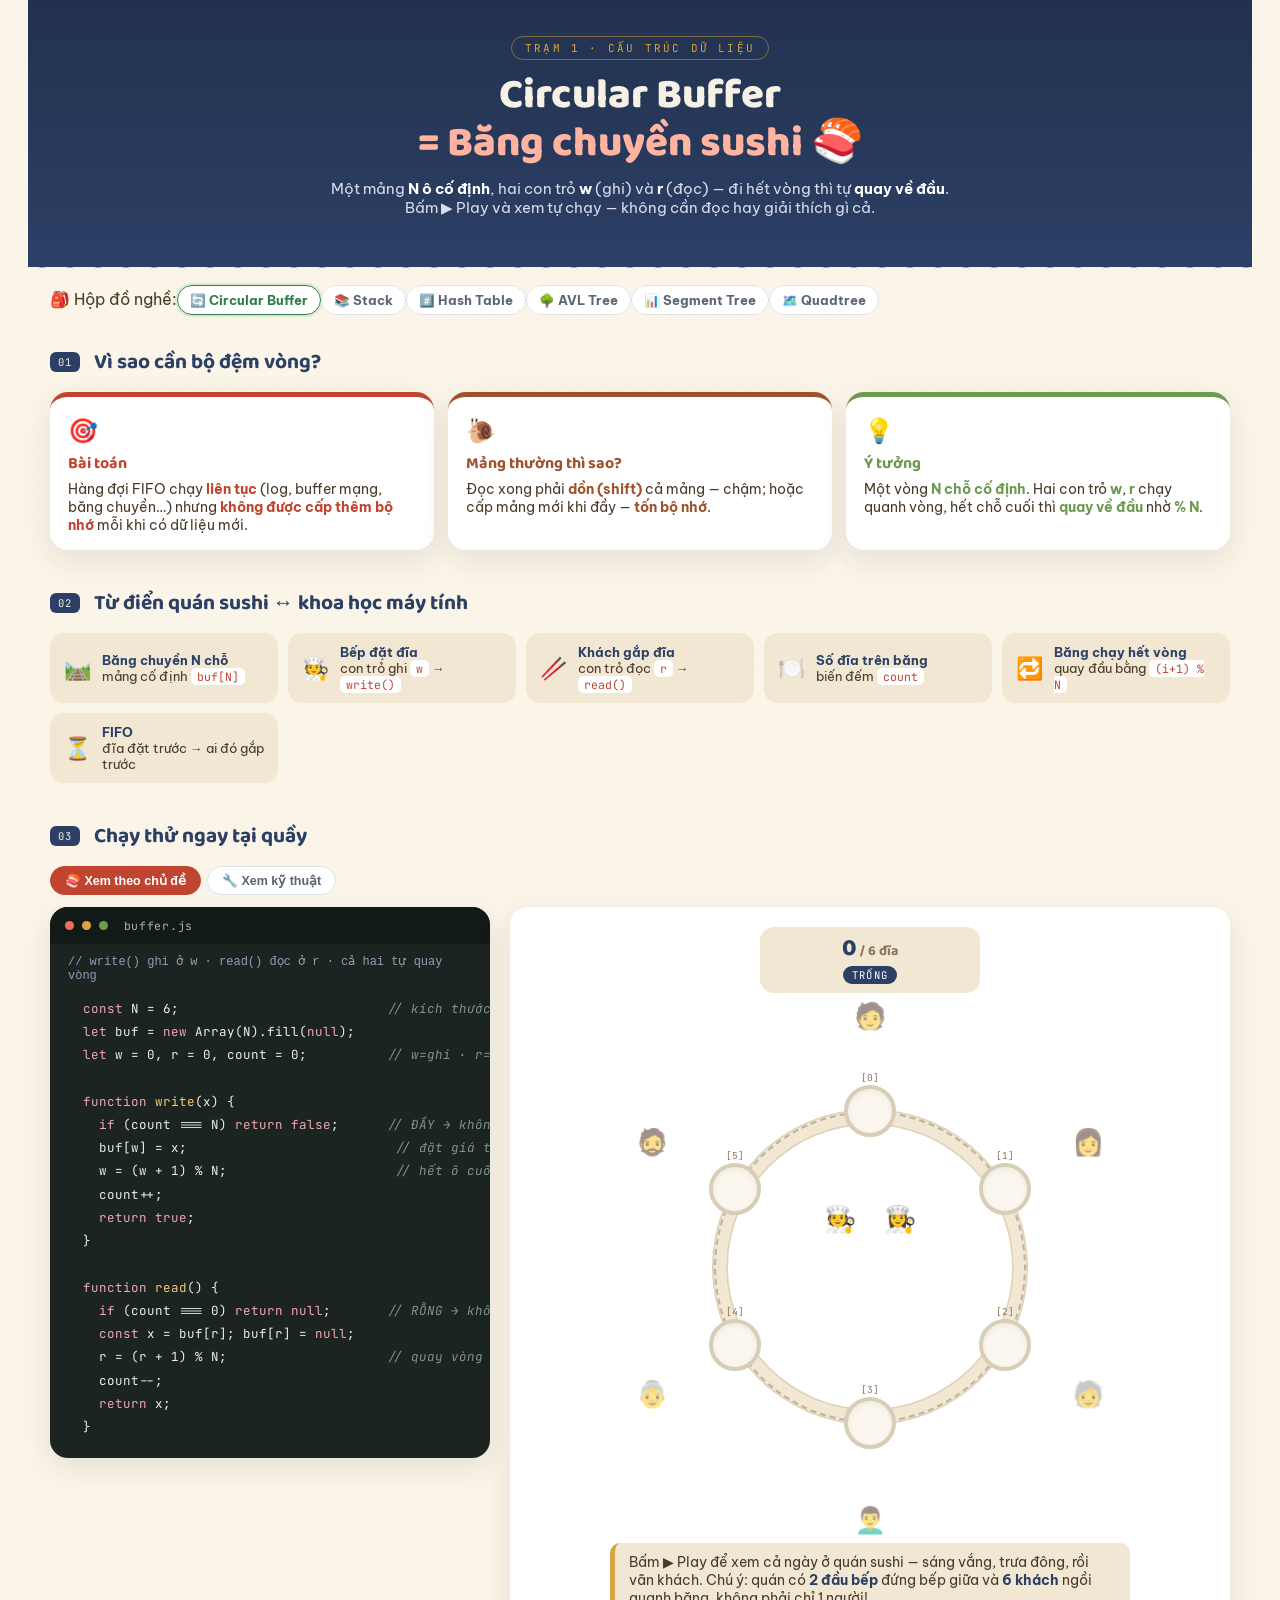
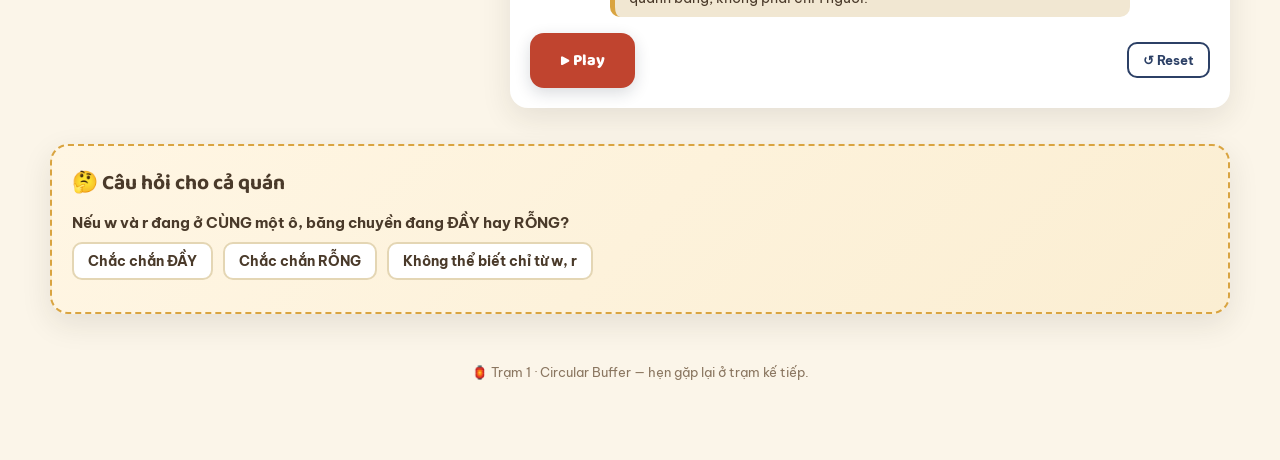
==== commit ae75a574: "Rebuild Circular Buffer as a realistic kaiten-zushi scene; restore quizzes Circular Buffer gets a fu" ====
--- a/station-1-circular.html
+++ b/station-1-circular.html
@@ -1,67 +1,238 @@
 <!DOCTYPE html>
 <html lang="vi">
 <head>
-<meta charset="UTF-8"><meta name="viewport" content="width=device-width, initial-scale=1.0">
-<title>Code Lab · Circular Buffer</title>
+<meta charset="UTF-8">
+<meta name="viewport" content="width=device-width, initial-scale=1.0">
+<title>Trạm 1 · Circular Buffer · Băng chuyền Sushi</title>
 <link rel="stylesheet" href="style.css">
-<style>:root{--accent:#C0392B;}</style>
+<link rel="preconnect" href="https://fonts.googleapis.com">
+<link rel="preconnect" href="https://fonts.gstatic.com" crossorigin>
+<link href="https://fonts.googleapis.com/css2?family=Baloo+2:wght@500;700;800&family=Be+Vietnam+Pro:ital,wght@0,400;0,500;0,600;0,700;1,400&family=JetBrains+Mono:wght@400;700&display=swap" rel="stylesheet">
+<style>
+  :root{
+    --rice:#FBF5E9; --tatami:#F1E7D2; --nori:#1B2420;
+    --indigo:#2C4066; --indigo-deep:#22314E;
+    --salmon:#EE6F57; --wasabi:#6E9A50; --wasabi-soft:#E4EED9;
+    --soy:#4A3A2A; --soy-light:#8A7660;
+    --lacquer:#C0442F; --gold:#D9A441;
+    --accent:#C0442F;
+    --radius:18px; --shadow:0 10px 30px rgba(43,38,28,.10);
+  }
+  body{font-family:'Be Vietnam Pro',sans-serif;background:var(--rice);color:var(--soy);}
+  body::before{
+    content:"";position:fixed;inset:0;pointer-events:none;opacity:.5;z-index:0;
+    background-image:radial-gradient(rgba(74,58,42,.05) 1px, transparent 1px);background-size:22px 22px;
+  }
+  .k-wrap{position:relative;z-index:1;max-width:1180px;margin:0 auto 40px;}
+
+  .k-noren{position:relative;margin:-20px -22px 22px;background:linear-gradient(180deg,var(--indigo-deep),var(--indigo));color:#F6F1E4;padding:36px 20px 50px;text-align:center;}
+  .k-noren::after{content:"";position:absolute;left:0;right:0;bottom:-14px;height:28px;
+    background-image:radial-gradient(circle at 14px 0, var(--indigo) 14px, transparent 15px);background-size:28px 28px;background-repeat:repeat-x;}
+  .k-eyebrow{display:inline-block;font-family:'JetBrains Mono',monospace;font-size:11px;letter-spacing:.2em;text-transform:uppercase;color:var(--gold);
+    border:1px solid rgba(217,164,65,.5);border-radius:999px;padding:4px 13px;margin-bottom:12px;}
+  .k-noren h1{font-family:'Baloo 2',cursive;font-weight:800;font-size:clamp(26px,4vw,42px);line-height:1.15;}
+  .k-noren h1 .accent{color:#FFB3A0;}
+  .k-noren .sub2{max-width:620px;margin:10px auto 0;color:#D8DEEC;font-size:14.5px;}
+  .k-noren .sub2 b{color:#fff;}
+
+  #toolbox{margin:18px 0 0;}
+
+  .k-h2{font-family:'Baloo 2',cursive;font-weight:700;font-size:21px;color:var(--indigo);display:flex;align-items:center;gap:9px;margin:0 0 13px;}
+  .k-h2 .tag{font-family:'JetBrains Mono',monospace;font-size:10.5px;font-weight:400;background:var(--indigo);color:#F6F1E4;border-radius:6px;padding:3px 8px;letter-spacing:.08em;}
+  .k-section{margin-top:36px;}
+
+  .k-menu{display:grid;grid-template-columns:repeat(3,1fr);gap:14px;}
+  @media(max-width:900px){.k-menu{grid-template-columns:1fr;}}
+  .dish{background:#fff;border-radius:var(--radius);padding:18px 18px 16px;box-shadow:var(--shadow);border-top:5px solid var(--card-c,var(--indigo));}
+  .dish .ic{font-size:24px;}
+  .dish h3{font-family:'Baloo 2',cursive;font-size:16px;margin:6px 0 4px;color:var(--card-c,var(--indigo));}
+  .dish p{font-size:13.5px;color:var(--soy);margin:0;}
+  .dish p b{color:var(--card-c);}
+  .dish.problem{--card-c:var(--lacquer);}
+  .dish.bad{--card-c:#A0522D;}
+  .dish.idea{--card-c:var(--wasabi);}
+
+  .k-map{display:grid;grid-template-columns:repeat(auto-fit,minmax(190px,1fr));gap:10px;margin-top:6px;}
+  .k-chip{background:var(--tatami);border-radius:14px;padding:11px 14px;display:flex;align-items:center;gap:11px;}
+  .k-chip .em{font-size:22px;}
+  .k-chip .t{font-size:12.5px;}
+  .k-chip .t b{display:block;color:var(--indigo);font-size:13px;}
+  .k-chip .t code{font-family:'JetBrains Mono',monospace;background:#fff;border-radius:5px;padding:1px 6px;font-size:11.5px;color:var(--lacquer);}
+
+  .viewtoggle{margin-top:6px;}
+  .k-main{display:grid;grid-template-columns:440px 1fr;gap:20px;align-items:start;}
+  @media(max-width:980px){.k-main{grid-template-columns:1fr;}}
+
+  .tray{background:var(--nori);border-radius:var(--radius);box-shadow:var(--shadow);overflow:hidden;}
+  .tray .bar{display:flex;align-items:center;gap:8px;background:#121a17;padding:11px 15px;font-family:'JetBrains Mono',monospace;font-size:11.5px;color:#9FB8A8;letter-spacing:.06em;}
+  .tray .bar .dot{width:9px;height:9px;border-radius:50%;}
+  .tray .code{background:transparent;padding:14px 18px 20px;font-family:'JetBrains Mono',monospace;font-size:12.5px;line-height:1.7;}
+  .tray .cl{color:#E9EFE8;}
+  .tray .cl .kw{color:#F2A7B3;} .tray .cl .fn{color:#F5C97B;} .tray .cl .cm{color:#7E9488;font-style:italic;} .tray .cl .st{color:#A8D5A2;}
+  .tray .cl.hl{background:#324237;border-left-color:var(--gold);}
+  .tray .code-title{color:#8ea0b8;}
+
+  .belt-card{background:#fff;border-radius:var(--radius);box-shadow:var(--shadow);padding:20px;}
+  .hud-board{max-width:220px;margin:0 auto 14px;text-align:center;background:var(--tatami);border-radius:14px;padding:9px 14px;}
+  .hud-board .cnt{font-family:'Baloo 2',cursive;font-weight:800;font-size:24px;color:var(--indigo);line-height:1.1;}
+  .hud-board .cnt small{font-size:14px;color:var(--soy-light);font-weight:700;}
+  .hud-board .state{font-family:'JetBrains Mono',monospace;font-size:10.5px;letter-spacing:.1em;border-radius:999px;padding:2px 9px;display:inline-block;margin-top:4px;background:#fff;color:var(--soy-light);}
+  .hud-board .state.full{background:var(--lacquer);color:#fff;}
+  .hud-board .state.emptyS{background:var(--indigo);color:#fff;}
+
+  .belt-stage{position:relative;width:100%;max-width:520px;aspect-ratio:1;margin:0 auto;}
+  .belt-track{position:absolute;inset:20%;border-radius:50%;border:12px solid var(--tatami);box-shadow:inset 0 0 0 2px #E0D3B8,0 0 0 2px #E0D3B8;}
+  .belt-dashes{position:absolute;inset:20%;border-radius:50%;border:2px dashed rgba(74,58,42,.3);}
+
+  .plate-slot{position:absolute;width:52px;height:52px;left:50%;top:50%;transform:translate(-50%,-50%);border-radius:50%;
+    background:#FBF7EE;border:4px solid #D8CDB6;display:flex;align-items:center;justify-content:center;font-size:24px;
+    box-shadow:inset 0 2px 6px rgba(0,0,0,.06);transition:left .35s,top .35s,border-color .25s,background .25s,transform .25s;}
+  .plate-slot.occupied{background:#fff;box-shadow:0 3px 8px rgba(0,0,0,.1);}
+  .plate-slot.flash{transform:translate(-50%,-50%) scale(1.22);box-shadow:0 0 0 6px rgba(110,154,80,.35),0 6px 14px rgba(0,0,0,.18);}
+  .plate-slot .idx-lbl{position:absolute;top:-18px;left:50%;transform:translateX(-50%);font-family:'JetBrains Mono',monospace;font-size:9.5px;color:var(--soy-light);}
+
+  .seat{position:absolute;left:50%;top:50%;transform:translate(-50%,-50%);transition:left .35s,top .35s;text-align:center;font-size:26px;opacity:.55;}
+  .seat .chair{display:block;}
+  .seat.active{opacity:1;transform:translate(-50%,-50%) scale(1.28);filter:drop-shadow(0 4px 6px rgba(0,0,0,.2));}
+  .seat .flash-em{position:absolute;top:-14px;right:-10px;font-size:15px;opacity:0;transition:opacity .2s;}
+  .seat.active .flash-em{opacity:1;}
+
+  .chef{position:absolute;left:50%;top:50%;transform:translate(-50%,-50%);font-size:26px;transition:transform .2s;}
+  .chef.active{transform:translate(-50%,-50%) scale(1.3);filter:drop-shadow(0 3px 5px rgba(0,0,0,.25));}
+
+  .ticker{margin:16px auto 0;max-width:520px;background:var(--tatami);border-left:5px solid var(--gold);border-radius:10px;padding:10px 14px;font-size:13.5px;min-height:20px;}
+  .ticker b{color:var(--indigo);}
+
+  .k-controls{display:flex;flex-wrap:wrap;gap:9px;justify-content:space-between;align-items:center;margin-top:16px;}
+  .k-controls .play-btn{font-family:'Baloo 2',cursive;}
+  .k-side{display:flex;gap:8px;}
+  .k-side button{font-family:'Be Vietnam Pro',sans-serif;background:#fff;color:var(--indigo);border:2px solid var(--indigo);box-shadow:none;border-radius:10px;padding:8px 14px;font-size:12.5px;font-weight:700;}
+  .k-side button:hover{background:var(--indigo);color:#fff;}
+
+  .k-quiz{background:linear-gradient(135deg,#FFF6E4,#FBEED2);border:2px dashed var(--gold);border-radius:var(--radius);padding:20px;box-shadow:var(--shadow);}
+  .k-quiz .q{font-size:15px;margin-bottom:12px;font-weight:700;color:var(--soy);}
+  .k-quiz button{background:#fff;color:var(--soy);border:2px solid #E4D6B4;font-family:'Be Vietnam Pro',sans-serif;font-weight:700;border-radius:10px;padding:8px 14px;}
+  .k-quiz .fb{border-radius:12px;padding:12px 15px;font-size:13.5px;background:#fff;border-left:5px solid var(--wasabi);}
+  .k-quiz .fb.no{border-left-color:var(--lacquer);}
+
+  footer.k-footer{margin-top:50px;text-align:center;font-size:12.5px;color:var(--soy-light);}
+</style>
 </head>
 <body>
-  <h1>🧪 Code Lab — cấu trúc dữ liệu <span style="color:var(--green)">chạy thật</span></h1>
-  <p class="sub">Bấm ▶ Play và xem câu chuyện tự chạy — không cần đọc gì cả.</p>
-  <div class="toolbox" id="toolbox"></div>
-
-  <div class="station-h">🍣 Trạm 1 · Băng chuyền Sushi <span style="color:var(--muted);font-weight:600">(circular buffer)</span></div>
-  <p class="station-s">Chef bày đĩa, khách lấy đĩa — băng chuyền chỉ có <b>6 chỗ</b>, không phình to thêm.</p>
-
-  <div class="why">
-    <div><span class="wt">🎯 Vấn đề:</span> Hàng đợi chạy liên tục (log, buffer mạng, băng chuyền) mà <b>không được cấp thêm bộ nhớ</b> mỗi lần có dữ liệu mới.</div>
-    <div><span class="wt">❌ Mảng thường:</span> đọc xong phải <b>dồn (shift)</b> cả mảng — chậm; hoặc cấp mảng mới mỗi lần đầy — tốn bộ nhớ.</div>
-    <div><span class="wt">💡 Ý tưởng:</span> một mảng cố định; hai con trỏ tự <b>quay vòng</b> về đầu khi hết ô cuối.</div>
+<div class="k-wrap">
+
+  <div class="k-noren">
+    <div class="k-eyebrow">Trạm 1 · Cấu trúc dữ liệu</div>
+    <h1>Circular Buffer<br><span class="accent">= Băng chuyền sushi 🍣</span></h1>
+    <p class="sub2">Một mảng <b>N ô cố định</b>, hai con trỏ <b>w</b> (ghi) và <b>r</b> (đọc) — đi hết vòng thì tự <b>quay về đầu</b>. Bấm ▶ Play và xem tự chạy — không cần đọc hay giải thích gì cả.</p>
   </div>
 
-  <div class="viewtoggle" id="viewtoggle">
-    <button class="vt-btn active" data-view="theme">🍣 Xem theo chủ đề</button>
-    <button class="vt-btn" data-view="tech">🔧 Xem kỹ thuật</button>
-  </div>
-
-  <div id="themeView">
-    <div class="stage">
-      <svg id="svgTheme" viewBox="0 0 480 380" preserveAspectRatio="xMidYMid meet"></svg>
-      <div class="narr" id="narr" style="margin-top:12px">Bấm ▶ Play để xem cả ngày ở quán sushi — sáng vắng, trưa đông, rồi vãn khách.</div>
-      <div class="row" style="margin-top:14px;justify-content:space-between">
-        <button class="play-btn" id="bPlay">▶ Play</button>
-        <div class="side-controls">
-          <button id="bReset">↺ Reset</button>
+  <div id="toolbox"></div>
+
+  <section class="k-section">
+    <h2 class="k-h2"><span class="tag">01</span> Vì sao cần bộ đệm vòng?</h2>
+    <div class="k-menu">
+      <div class="dish problem">
+        <div class="ic">🎯</div>
+        <h3>Bài toán</h3>
+        <p>Hàng đợi FIFO chạy <b>liên tục</b> (log, buffer mạng, băng chuyền…) nhưng <b>không được cấp thêm bộ nhớ</b> mỗi khi có dữ liệu mới.</p>
+      </div>
+      <div class="dish bad">
+        <div class="ic">🐌</div>
+        <h3>Mảng thường thì sao?</h3>
+        <p>Đọc xong phải <b>dồn (shift)</b> cả mảng — chậm; hoặc cấp mảng mới khi đầy — <b>tốn bộ nhớ</b>.</p>
+      </div>
+      <div class="dish idea">
+        <div class="ic">💡</div>
+        <h3>Ý tưởng</h3>
+        <p>Một vòng <b>N chỗ cố định</b>. Hai con trỏ <b>w</b>, <b>r</b> chạy quanh vòng, hết chỗ cuối thì <b>quay về đầu</b> nhờ <b>% N</b>.</p>
+      </div>
+    </div>
+  </section>
+
+  <section class="k-section">
+    <h2 class="k-h2"><span class="tag">02</span> Từ điển quán sushi ↔ khoa học máy tính</h2>
+    <div class="k-map">
+      <div class="k-chip"><span class="em">🛤️</span><div class="t"><b>Băng chuyền N chỗ</b>mảng cố định <code>buf[N]</code></div></div>
+      <div class="k-chip"><span class="em">🧑‍🍳</span><div class="t"><b>Bếp đặt đĩa</b>con trỏ ghi <code>w</code> → <code>write()</code></div></div>
+      <div class="k-chip"><span class="em">🥢</span><div class="t"><b>Khách gắp đĩa</b>con trỏ đọc <code>r</code> → <code>read()</code></div></div>
+      <div class="k-chip"><span class="em">🍽️</span><div class="t"><b>Số đĩa trên băng</b>biến đếm <code>count</code></div></div>
+      <div class="k-chip"><span class="em">🔁</span><div class="t"><b>Băng chạy hết vòng</b>quay đầu bằng <code>(i+1) % N</code></div></div>
+      <div class="k-chip"><span class="em">⏳</span><div class="t"><b>FIFO</b>đĩa đặt trước → ai đó gắp trước</div></div>
+    </div>
+  </section>
+
+  <section class="k-section">
+    <h2 class="k-h2"><span class="tag">03</span> Chạy thử ngay tại quầy</h2>
+
+    <div class="viewtoggle" id="viewtoggle">
+      <button class="vt-btn active" data-view="theme">🍣 Xem theo chủ đề</button>
+      <button class="vt-btn" data-view="tech">🔧 Xem kỹ thuật</button>
+    </div>
+
+    <div id="themeView">
+      <div class="k-main">
+        <div class="tray"><div class="bar"><span class="dot" style="background:#EE6F57"></span><span class="dot" style="background:#D9A441"></span><span class="dot" style="background:#6E9A50"></span>&nbsp;buffer.js</div>
+          <div class="code-title" style="padding:10px 18px 0">// write() ghi ở w · read() đọc ở r · cả hai tự quay vòng</div>
+          <div class="code" id="code"></div>
         </div>
-      </div>
-    </div>
-  </div>
-
-  <div id="techView" style="display:none">
-    <div class="wrap">
-      <div class="col-code"><div class="card"><h3>Code (JS · chạy thật)</h3>
-        <div class="code-title">// write() ghi ở w · read() đọc ở r · cả hai tự quay vòng</div>
-        <div class="code" id="code"></div></div></div>
-      <div class="col-viz">
-        <div class="card"><h3>Buffer <span id="statebadge"></span></h3>
-          <svg id="svgTech" viewBox="0 0 480 380" preserveAspectRatio="xMidYMid meet"></svg>
-          <div class="legend"><b>w</b> = con trỏ GHI · <b>r</b> = con trỏ ĐỌC · <b>count</b> = số phần tử đang giữ</div>
-        </div>
-        <div class="card"><h3>Điều khiển thủ công</h3>
-          <div class="row">
-            <button id="bWrite">✍️ Ghi 1</button>
-            <button id="bRead">📖 Đọc 1</button>
+        <div class="belt-card">
+          <div class="hud-board">
+            <div class="cnt"><span id="cntNum">0</span><small> / 6 đĩa</small></div>
+            <div class="state" id="hudState">BĂNG TRỐNG</div>
+          </div>
+          <div class="belt-stage" id="beltStage">
+            <div class="belt-track"></div>
+            <div class="belt-dashes"></div>
+          </div>
+          <div class="ticker" id="narr">Bấm ▶ Play để xem cả ngày ở quán sushi — sáng vắng, trưa đông, rồi vãn khách. Chú ý: quán có <b>2 đầu bếp</b> đứng bếp giữa và <b>6 khách</b> ngồi quanh băng, không phải chỉ 1 người!</div>
+          <div class="k-controls">
+            <button class="play-btn" id="bPlay">▶ Play</button>
+            <div class="k-side"><button id="bReset">↺ Reset</button></div>
           </div>
         </div>
       </div>
     </div>
-  </div>
+
+    <div id="techView" style="display:none">
+      <div class="wrap">
+        <div class="col-viz">
+          <div class="card"><h3>Buffer <span id="statebadge"></span></h3>
+            <svg id="svgTech" viewBox="0 0 480 380" preserveAspectRatio="xMidYMid meet"></svg>
+            <div class="legend"><b>w</b> = con trỏ GHI · <b>r</b> = con trỏ ĐỌC · <b>count</b> = số phần tử đang giữ</div>
+          </div>
+          <div class="card"><h3>Điều khiển thủ công</h3>
+            <div class="row">
+              <button id="bWrite">✍️ Ghi 1</button>
+              <button id="bRead">📖 Đọc 1</button>
+            </div>
+          </div>
+        </div>
+      </div>
+    </div>
+  </section>
+
+  <section class="k-section">
+    <div class="k-quiz">
+      <h2 class="k-h2" style="color:var(--soy)">🤔 Câu hỏi cho cả quán</h2>
+      <div class="q" id="quiz">Nếu <b>w</b> và <b>r</b> đang ở CÙNG một ô, băng chuyền đang ĐẦY hay RỖNG?
+        <div class="row" style="margin-top:10px">
+          <button data-a="full">Chắc chắn ĐẦY</button>
+          <button data-a="empty">Chắc chắn RỖNG</button>
+          <button data-a="unknown">Không thể biết chỉ từ w, r</button>
+        </div>
+        <div class="fb" id="quizFb"></div>
+      </div>
+    </div>
+  </section>
+
+  <footer class="k-footer">🏮 Trạm 1 · Circular Buffer — hẹn gặp lại ở trạm kế tiếp.</footer>
+</div>
 
 <script src="common.js"></script>
 <script>
 (function(){
-const {$, nap, hl, narrate, renderCode, renderToolbox, initViewToggle, svg:SVG} = CL;
+const {$, nap, hl, narrate, renderCode, renderToolbox, initViewToggle, initQuiz} = CL;
 renderToolbox('circular');
 initViewToggle('viewtoggle', {theme:'themeView', tech:'techView'});
 
@@ -89,18 +260,22 @@
 renderCode('code', CODE);
 const L={wSig:4, wFull:5, wSet:6, wAdv:7, wInc:8, wRet:9, rSig:12, rEmpty:13, rGet:14, rAdv:15, rDec:16, rRet:17};
 
-const N=6, CX=240, CY=190, RAD=130, CELLR=24;
-let buf=new Array(N).fill(null), w=0, r=0, count=0, busy=false;
-let flashCell=null, flashFull=false, flashEmpty=false;
-
+const N=6;
+const CHEFS=['🧑‍🍳','👩‍🍳'];
+const SEATS=['🧑','👩','🧓','👨‍🦱','👵','🧔'];
+const PLATE_RIMS=['#EE6F57','#D9A441','#6E9A50','#2C4066'];
+let buf=new Array(N).fill(null), plateColor=new Array(N).fill(null), w=0, r=0, count=0, busy=false;
+let flashCell=null, flashFull=false, flashEmpty=false, activeChef=null, activeSeat=null, writeCount=0;
+
+/* ---- Technical view (unchanged abstract SVG) ---- */
+const CX=240, CY=190, RAD=130, CELLR=24;
 function angleOf(i){ return -Math.PI/2 + i*(2*Math.PI/N); }
 function cellPos(i){ const a=angleOf(i); return {x:CX+RAD*Math.cos(a), y:CY+RAD*Math.sin(a), a}; }
 function labelPos(i, sign){ const {a}=cellPos(i); const ox=CX+(RAD+42)*Math.cos(a), oy=CY+(RAD+42)*Math.sin(a);
   const px=-Math.sin(a), py=Math.cos(a); return {x:ox+sign*17*px, y:oy+sign*17*py}; }
-
-/* ---- Technical view (abstract buffer + pointers) ---- */
 function drawTech(){
   const el=$('svgTech'); if(!el) return; el.innerHTML='';
+  const SVG=CL.svg;
   el.appendChild(SVG('circle',{cx:CX,cy:CY,r:RAD,fill:'none',stroke:'#DDE2E9','stroke-width':2,'stroke-dasharray':'4 4'}));
   for(let i=0;i<N;i++){
     const {x,y}=cellPos(i);
@@ -125,30 +300,55 @@
   b.innerHTML = kind==='full' ? '<span class="badge warn">ĐẦY</span>' : kind==='empty' ? '<span class="badge info">RỖNG</span>' : '';
 }
 
-/* ---- Theme view (sushi belt) ---- */
-let themeBadge='';
-function drawTheme(){
-  const el=$('svgTheme'); if(!el) return; el.innerHTML='';
-  el.appendChild(SVG('circle',{cx:CX,cy:CY,r:RAD,fill:'none',stroke:'#E8C9A0','stroke-width':10,'stroke-dasharray':'2 26','stroke-linecap':'round'}));
+/* ---- Theme view: realistic kaiten-zushi scene (DOM + CSS) ---- */
+const stage = $('beltStage');
+const plateEls=[], seatEls=[], chefEls=[];
+for(let i=0;i<N;i++){
+  const p=document.createElement('div'); p.className='plate-slot empty';
+  p.innerHTML='<span class="idx-lbl">['+i+']</span><span class="food"></span>';
+  stage.appendChild(p); plateEls.push(p);
+}
+for(let i=0;i<N;i++){
+  const s=document.createElement('div'); s.className='seat';
+  s.innerHTML='<span class="chair">'+SEATS[i]+'</span><span class="flash-em">🥢</span>';
+  stage.appendChild(s); seatEls.push(s);
+}
+for(let i=0;i<2;i++){
+  const c=document.createElement('div'); c.className='chef'; c.textContent=CHEFS[i];
+  stage.appendChild(c); chefEls.push(c);
+}
+function place(){
+  const rect = stage.getBoundingClientRect();
+  if(!rect.width) return;
+  const cx=rect.width/2, cy=rect.height/2;
+  const Rbelt = rect.width*0.30, Rseat = rect.width*0.485, Rchef = rect.width*0.11;
   for(let i=0;i<N;i++){
-    const {x,y}=cellPos(i);
+    const a=angleOf(i);
+    plateEls[i].style.left=(cx+Rbelt*Math.cos(a))+'px'; plateEls[i].style.top=(cy+Rbelt*Math.sin(a))+'px';
+    seatEls[i].style.left=(cx+Rseat*Math.cos(a))+'px'; seatEls[i].style.top=(cy+Rseat*Math.sin(a))+'px';
+  }
+  const chefAngles=[-Math.PI/2-0.55, -Math.PI/2+0.55];
+  chefEls.forEach((c,i)=>{ c.style.left=(cx+Rchef*Math.cos(chefAngles[i]))+'px'; c.style.top=(cy+Rchef*Math.sin(chefAngles[i]))+'px'; });
+}
+window.addEventListener('resize', place);
+
+function renderTheme(){
+  for(let i=0;i<N;i++){
     const occupied = buf[i]!=null;
-    const isFlash = (i===flashCell);
-    const g=SVG('g',{transform:'translate('+x+','+y+')'});
-    g.appendChild(SVG('circle',{r:26, fill: occupied?'#FFF6E9':'#FBEFE3', stroke: isFlash?'#5FA05F':'#E8C9A0', 'stroke-width': isFlash?3:2}));
-    const t=SVG('text',{x:0,y:8,'text-anchor':'middle','font-size':22}); t.textContent = occupied ? buf[i] : '';
-    g.appendChild(t);
-    el.appendChild(g);
-    if(i===w){ const sign=(w===r)?-1:0; const p=labelPos(w,sign);
-      const wt=SVG('text',{x:p.x,y:p.y,'text-anchor':'middle','font-size':22}); wt.textContent='🧑‍🍳'; el.appendChild(wt); }
-    if(i===r){ const sign=(w===r)?1:0; const p=labelPos(r,sign);
-      const rt=SVG('text',{x:p.x,y:p.y,'text-anchor':'middle','font-size':22}); rt.textContent='🧍'; el.appendChild(rt); }
-  }
-  const ct=SVG('text',{x:CX,y:CY-6,'text-anchor':'middle',fill:'var(--ink)','font-size':15,'font-weight':800}); ct.textContent=count+' / '+N+' đĩa';
-  el.appendChild(ct);
-  if(themeBadge){ const bt=SVG('text',{x:CX,y:CY+18,'text-anchor':'middle',fill: themeBadge==='ĐẦY'?'var(--red)':'var(--blue)','font-size':17,'font-weight':900}); bt.textContent=themeBadge; el.appendChild(bt); }
-}
-function draw(){ drawTheme(); drawTech(); }
+    plateEls[i].classList.toggle('empty', !occupied);
+    plateEls[i].classList.toggle('occupied', occupied);
+    plateEls[i].classList.toggle('flash', i===flashCell);
+    plateEls[i].style.borderColor = occupied ? (plateColor[i]||'#D8CDB6') : '#D8CDB6';
+    plateEls[i].querySelector('.food').textContent = occupied ? buf[i] : '';
+  }
+  seatEls.forEach((s,i)=> s.classList.toggle('active', i===activeSeat));
+  chefEls.forEach((c,i)=> c.classList.toggle('active', i===activeChef));
+  $('cntNum').textContent = count;
+  const stateEl = $('hudState');
+  stateEl.className = 'state' + (count===N?' full':count===0?' emptyS':'');
+  stateEl.textContent = count===N ? 'ĐẦY' : count===0 ? 'TRỐNG' : 'ĐANG PHỤC VỤ';
+}
+function draw(){ renderTheme(); drawTech(); place(); }
 
 function lock(b){ busy=b; CL.lock(['bPlay','bReset','bWrite','bRead'], b); }
 
@@ -156,42 +356,48 @@
   hl(L.wSig); await nap(120);
   hl(L.wFull);
   if(count===N){
-    flashFull=true; setBadge('full'); themeBadge='ĐẦY'; draw();
-    narrate('<b style="color:var(--red)">ĐẦY</b> (count = N = '+N+') → chef <b>PHẢI CHỜ</b>, không bày đè lên đĩa chưa ai lấy.');
+    flashFull=true; setBadge('full'); draw();
+    narrate('<b style="color:var(--lacquer)">ĐẦY</b> (count = N = '+N+') → bếp <b>PHẢI CHỜ</b>, không bày đè lên đĩa chưa ai lấy.');
     await nap(700); flashFull=false; draw();
     return false;
   }
-  hl(L.wSet); buf[w]=val; flashCell=w; themeBadge=''; setBadge(''); draw();
-  narrate('Đặt <b>'+val+'</b> vào ô <b>w = '+w+'</b>.'); await nap(420);
+  buf[w]=val; plateColor[w]=PLATE_RIMS[writeCount%PLATE_RIMS.length]; activeChef=writeCount%2; writeCount++;
+  hl(L.wSet); flashCell=w; setBadge(''); draw();
+  narrate('Bếp '+CHEFS[activeChef]+' đặt <b>'+val+'</b> vào ô <b>w = '+w+'</b>.'); await nap(420);
   hl(L.wAdv);
   const wrapped=(w===N-1), oldW=w; w=(w+1)%N; draw();
-  narrate(wrapped ? 'w đi hết ô cuối ['+oldW+'] → <b style="color:var(--amber)">QUAY VỀ ô đầu</b> [0].' : 'w nhích sang ô kế: ['+oldW+'] → ['+w+'].');
+  narrate(wrapped ? 'w đi hết ô cuối ['+oldW+'] → <b style="color:var(--gold)">QUAY VỀ ô đầu</b> [0].' : 'w nhích sang ô kế: ['+oldW+'] → ['+w+'].');
   await nap(420);
   hl(L.wInc); count++; draw(); await nap(300);
-  hl(L.wRet); flashCell=null; draw();
+  hl(L.wRet); flashCell=null; activeChef=null; draw();
   return true;
 }
 async function doRead(){
   hl(L.rSig); await nap(120);
   hl(L.rEmpty);
   if(count===0){
-    flashEmpty=true; setBadge('empty'); themeBadge='TRỐNG'; draw();
-    narrate('<b style="color:var(--blue)">RỖNG</b> (count = 0) → chef chưa kịp bày, khách <b>phải ĐỢI</b>.');
+    flashEmpty=true; setBadge('empty'); draw();
+    narrate('<b style="color:var(--indigo)">RỖNG</b> (count = 0) → bếp chưa kịp bày, khách <b>phải ĐỢI</b>.');
     await nap(700); flashEmpty=false; draw();
     return null;
   }
-  hl(L.rGet); const val=buf[r]; flashCell=r; themeBadge=''; setBadge(''); draw();
-  narrate('Khách lấy <b>'+val+'</b> ở ô <b>r = '+r+'</b>.'); await nap(420);
-  buf[r]=null;
+  const val=buf[r]; activeSeat=r;
+  hl(L.rGet); flashCell=r; setBadge(''); draw();
+  narrate('Khách '+SEATS[r]+' ở ghế ['+r+'] gắp <b>'+val+'</b>.'); await nap(420);
+  buf[r]=null; plateColor[r]=null;
   hl(L.rAdv);
   const wrapped=(r===N-1), oldR=r; r=(r+1)%N; draw();
-  narrate(wrapped ? 'r đi hết ô cuối ['+oldR+'] → <b style="color:var(--amber)">QUAY VỀ ô đầu</b> [0].' : 'r nhích sang ô kế: ['+oldR+'] → ['+r+'].');
+  narrate(wrapped ? 'r đi hết ô cuối ['+oldR+'] → <b style="color:var(--gold)">QUAY VỀ ô đầu</b> [0].' : 'r nhích sang ô kế: ['+oldR+'] → ['+r+'].');
   await nap(420);
   hl(L.rDec); count--; draw(); await nap(300);
-  hl(L.rRet); flashCell=null; draw();
+  hl(L.rRet); flashCell=null; activeSeat=null; draw();
   return val;
 }
-function resetState(){ buf=new Array(N).fill(null); w=0; r=0; count=0; flashCell=null; flashFull=false; flashEmpty=false; themeBadge=''; setBadge(''); hl(); draw(); }
+function resetState(){
+  buf=new Array(N).fill(null); plateColor=new Array(N).fill(null); w=0; r=0; count=0; writeCount=0;
+  flashCell=null; flashFull=false; flashEmpty=false; activeChef=null; activeSeat=null;
+  setBadge(''); hl(); draw();
+}
 
 $('bWrite').onclick=async()=>{ if(busy)return; lock(true); await doWrite('🍣'); lock(false); };
 $('bRead').onclick=async()=>{ if(busy)return; lock(true); await doRead(); lock(false); };
@@ -199,22 +405,29 @@
 
 $('bPlay').onclick=async()=>{
   if(busy)return; lock(true); resetState();
-  narrate('🌅 Sáng sớm, quán vắng khách — chef tranh thủ bày sẵn cả băng chuyền…'); await nap(900);
+  narrate('🌅 Sáng sớm, quán vắng khách — <b>2 đầu bếp</b> tranh thủ bày sẵn cả băng chuyền…'); await nap(900);
   const morning=['🍣','🍣','🍤','🍳','🐟','🦀'];
   for(const f of morning) await doWrite(f);
-  narrate('📦 Băng chuyền ĐẦY cứng — chef phải dừng tay, chưa ai tới lấy cả.'); await nap(1400);
-
-  narrate('🍽️ Giờ trưa — khách ùn ùn kéo tới, lấy sạch từng đĩa…'); await nap(900);
+  narrate('📦 Băng chuyền ĐẦY cứng — bếp phải dừng tay, khách chưa tới lấy cả.'); await nap(1400);
+
+  narrate('🍽️ Giờ trưa — <b>6 khách ngồi quanh băng</b> lần lượt gắp sạch từng đĩa khi đĩa lướt qua chỗ mình…'); await nap(1000);
   for(let i=0;i<6;i++) await doRead();
-  narrate('🈳 Sạch trơn — băng chuyền TRỐNG. Nhìn kỹ: chef và khách đang đứng CÙNG một ô [0], y hệt lúc NÃY ĐẦY!'); await nap(1900);
-  narrate('👉 ĐẦY và RỖNG trông giống hệt nhau qua vị trí chef/khách — chỉ số đĩa (<b>count</b>) mới nói lên sự thật.'); await nap(1800);
-
-  narrate('🌇 Chiều muộn, vài khách lẻ tẻ ghé qua — chef bày thêm vài đĩa mới…'); await nap(900);
+  narrate('🈳 Sạch trơn — băng chuyền TRỐNG. Nhìn kỹ: w và r cùng chỉ về ghế [0], y hệt lúc NÃY ĐẦY!'); await nap(1900);
+  narrate('👉 ĐẦY và RỖNG trông giống hệt nhau qua vị trí w/r — chỉ số đĩa (<b>count</b>) mới nói lên sự thật.'); await nap(1800);
+
+  narrate('🌇 Chiều muộn, vài khách lẻ tẻ ghé qua — bếp bày thêm vài đĩa mới, đĩa màu khác vì giá khác (như quán thật)…'); await nap(1000);
   await doWrite('🍣'); await doWrite('🦐');
-  narrate('Hết ngày! Băng chuyền vẫn chạy êm — 6 ô cố định, không bao giờ phình to hay tràn bộ nhớ.');
+  narrate('Hết ngày! Băng chuyền vẫn chạy êm — 6 ô cố định, 2 bếp + 6 khách, không bao giờ phình to hay tràn bộ nhớ.');
   lock(false);
 };
 
+initQuiz('quiz','circular',{
+  full:{ok:false,msg:'Sai — w==r cũng xảy ra khi RỖNG. Không thể chắc chắn chỉ từ con trỏ.'},
+  empty:{ok:false,msg:'Sai — w==r cũng xảy ra khi ĐẦY. Không thể chắc chắn chỉ từ con trỏ.'},
+  unknown:{ok:true,msg:'Đúng! w==r xảy ra ở CẢ hai đầu (đầy và rỗng) — phải nhìn count để biết chắc.'}
+});
+
+place();
 draw();
 })();
 </script>
--- a/style.css
+++ b/style.css
@@ -8,6 +8,7 @@
 .toolbox .lbl{font-size:12px;color:var(--muted);font-weight:700;margin-right:4px;}
 .tool{font-size:12.5px;font-weight:700;border:1px solid var(--border);background:var(--card);border-radius:20px;padding:6px 12px;color:var(--muted);text-decoration:none;}
 .tool.active{border-color:var(--green);color:var(--green);box-shadow:0 0 0 2px rgba(46,125,70,.12);}
+.tool.done{border-color:var(--green);color:var(--green);background:#EAF6EE;}
 .station-h{font-size:17px;font-weight:800;margin:0 0 3px;color:var(--accent,var(--green));}
 .station-s{color:var(--muted);font-size:13px;margin:0 0 12px;}
 .why{background:var(--card);border:1px solid var(--border);border-left:4px solid var(--accent,var(--green));
@@ -51,6 +52,9 @@
 .summary th,.summary td{border:1px solid var(--border);padding:7px 10px;text-align:left;vertical-align:top;}
 .summary th{background:#EEF3F7;color:var(--muted);font-weight:800;text-transform:uppercase;font-size:11px;letter-spacing:.3px;}
 .tag{display:inline-block;font-size:11px;font-weight:700;color:var(--muted);background:#EEF3F7;border-radius:6px;padding:2px 7px;margin-right:5px;}
+.quiz{border:1.5px dashed var(--gold);background:#FBF4E2;border-radius:11px;padding:13px 15px;}
+.quiz .q{font-weight:800;font-size:14px;margin-bottom:9px;} .quiz button{background:#fff;color:var(--ink);border:1.5px solid var(--border);margin-right:8px;} .quiz button:hover{border-color:var(--gold);}
+.fb{margin-top:9px;font-size:13px;font-weight:600;display:none;} .fb.ok{color:var(--green);} .fb.no{color:var(--red);}
 
 /* theme rework: big Play button + Theme/Technical view toggle */
 .play-btn{background:var(--accent,var(--green));color:#fff;border:none;border-radius:14px;
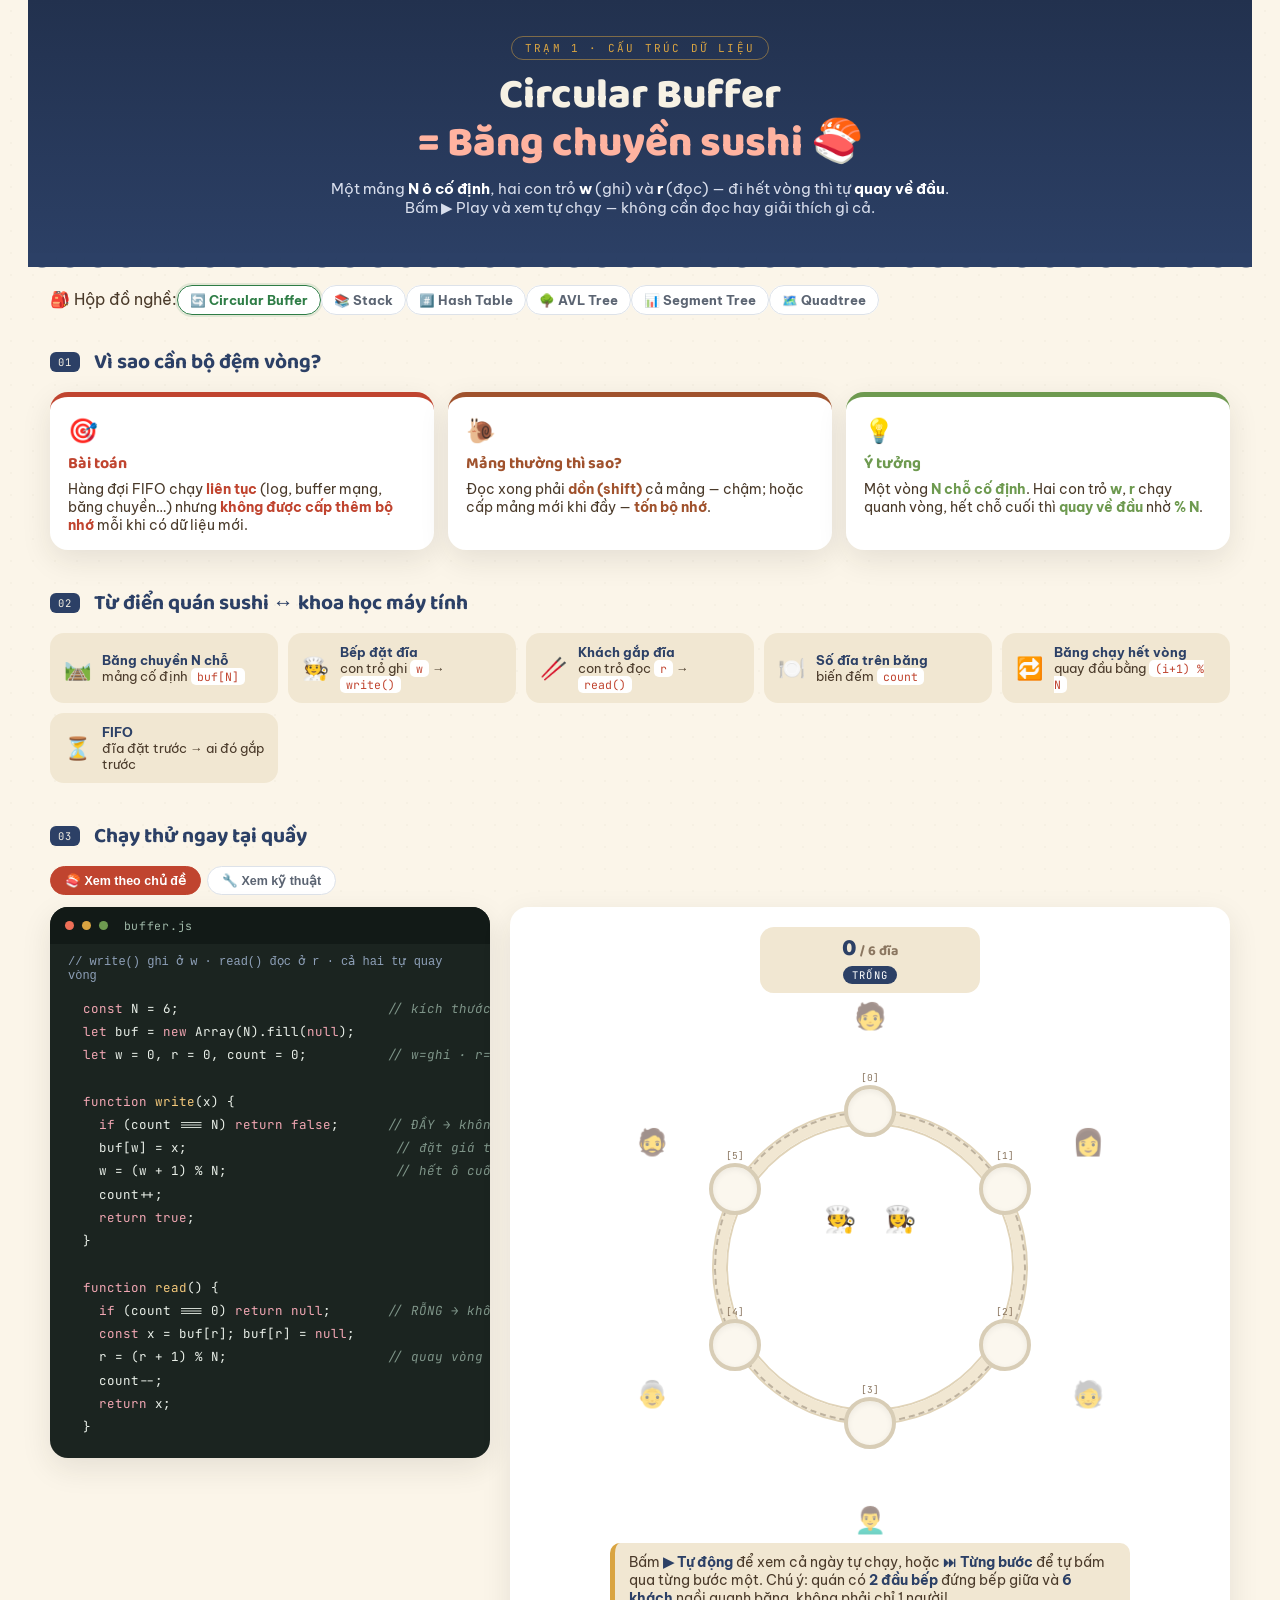
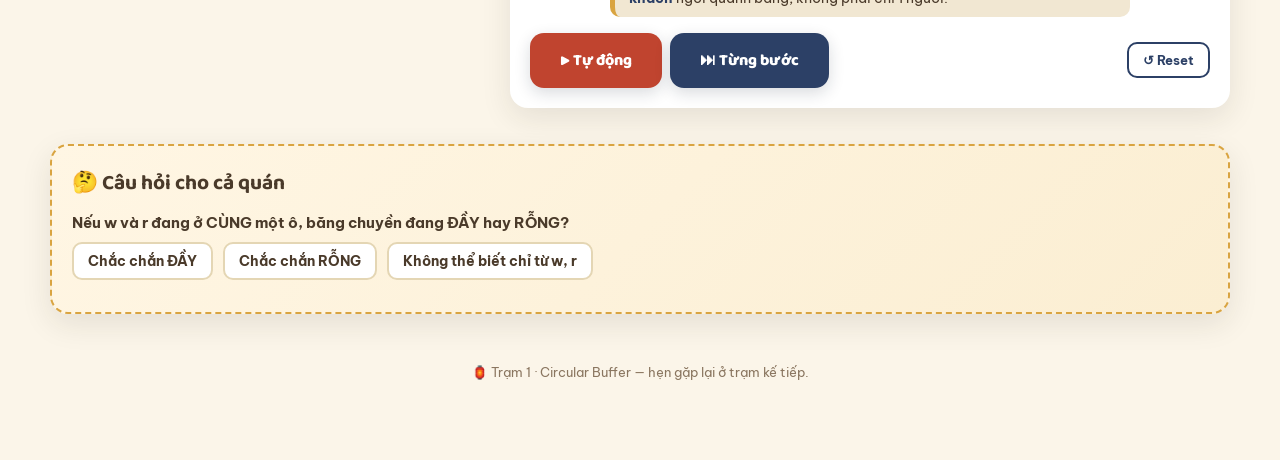
==== commit 1c2370f2: "Add step-by-step mode alongside automatic play for Circular Buffer Refactors the hardcoded auto-play" ====
--- a/station-1-circular.html
+++ b/station-1-circular.html
@@ -185,9 +185,12 @@
             <div class="belt-track"></div>
             <div class="belt-dashes"></div>
           </div>
-          <div class="ticker" id="narr">Bấm ▶ Play để xem cả ngày ở quán sushi — sáng vắng, trưa đông, rồi vãn khách. Chú ý: quán có <b>2 đầu bếp</b> đứng bếp giữa và <b>6 khách</b> ngồi quanh băng, không phải chỉ 1 người!</div>
+          <div class="ticker" id="narr">Bấm <b>▶ Tự động</b> để xem cả ngày tự chạy, hoặc <b>⏭ Từng bước</b> để tự bấm qua từng bước một. Chú ý: quán có <b>2 đầu bếp</b> đứng bếp giữa và <b>6 khách</b> ngồi quanh băng, không phải chỉ 1 người!</div>
           <div class="k-controls">
-            <button class="play-btn" id="bPlay">▶ Play</button>
+            <div class="row" style="gap:8px">
+              <button class="play-btn" id="bPlay">▶ Tự động</button>
+              <button class="play-btn" id="bStep" style="background:var(--indigo)">⏭ Từng bước</button>
+            </div>
             <div class="k-side"><button id="bReset">↺ Reset</button></div>
           </div>
         </div>
@@ -351,6 +354,7 @@
 function draw(){ renderTheme(); drawTech(); place(); }
 
 function lock(b){ busy=b; CL.lock(['bPlay','bReset','bWrite','bRead'], b); }
+function lockStep(b){ CL.lock(['bStep'], b); }
 
 async function doWrite(val){
   hl(L.wSig); await nap(120);
@@ -401,24 +405,51 @@
 
 $('bWrite').onclick=async()=>{ if(busy)return; lock(true); await doWrite('🍣'); lock(false); };
 $('bRead').onclick=async()=>{ if(busy)return; lock(true); await doRead(); lock(false); };
-$('bReset').onclick=()=>{ if(busy)return; resetState(); narrate('Đã reset. Bấm ▶ Play để xem lại.'); };
+
+/* ---- one shared script: "a day at the sushi belt" ---- */
+const SCRIPT=[
+  {narrate:'🌅 Sáng sớm, quán vắng khách — <b>2 đầu bếp</b> tranh thủ bày sẵn cả băng chuyền…', pause:900},
+  {op:'write', val:'🍣'}, {op:'write', val:'🍣'}, {op:'write', val:'🍤'}, {op:'write', val:'🍳'}, {op:'write', val:'🐟'}, {op:'write', val:'🦀'},
+  {narrate:'📦 Băng chuyền ĐẦY cứng — bếp phải dừng tay, khách chưa tới lấy cả.', pause:1400},
+  {narrate:'🍽️ Giờ trưa — <b>6 khách ngồi quanh băng</b> lần lượt gắp sạch từng đĩa khi đĩa lướt qua chỗ mình…', pause:1000},
+  {op:'read'}, {op:'read'}, {op:'read'}, {op:'read'}, {op:'read'}, {op:'read'},
+  {narrate:'🈳 Sạch trơn — băng chuyền TRỐNG. Nhìn kỹ: w và r cùng chỉ về ghế [0], y hệt lúc NÃY ĐẦY!', pause:1900},
+  {narrate:'👉 ĐẦY và RỖNG trông giống hệt nhau qua vị trí w/r — chỉ số đĩa (<b>count</b>) mới nói lên sự thật.', pause:1800},
+  {narrate:'🌇 Chiều muộn, vài khách lẻ tẻ ghé qua — bếp bày thêm vài đĩa mới, đĩa màu khác vì giá khác (như quán thật)…', pause:1000},
+  {op:'write', val:'🍣'}, {op:'write', val:'🦐'},
+  {narrate:'Hết ngày! Băng chuyền vẫn chạy êm — 6 ô cố định, 2 bếp + 6 khách, không bao giờ phình to hay tràn bộ nhớ.', pause:0},
+];
+async function runBeat(beat){
+  if(beat.op==='write') await doWrite(beat.val);
+  else if(beat.op==='read') await doRead();
+  else narrate(beat.narrate);
+}
+
+$('bReset').onclick=()=>{
+  if(busy)return;
+  stepMode=false; stepIdx=0; $('bStep').textContent='⏭ Từng bước'; $('bPlay').disabled=false;
+  resetState(); narrate('Đã reset. Bấm ▶ Tự động hoặc ⏭ Từng bước.');
+};
 
 $('bPlay').onclick=async()=>{
   if(busy)return; lock(true); resetState();
-  narrate('🌅 Sáng sớm, quán vắng khách — <b>2 đầu bếp</b> tranh thủ bày sẵn cả băng chuyền…'); await nap(900);
-  const morning=['🍣','🍣','🍤','🍳','🐟','🦀'];
-  for(const f of morning) await doWrite(f);
-  narrate('📦 Băng chuyền ĐẦY cứng — bếp phải dừng tay, khách chưa tới lấy cả.'); await nap(1400);
-
-  narrate('🍽️ Giờ trưa — <b>6 khách ngồi quanh băng</b> lần lượt gắp sạch từng đĩa khi đĩa lướt qua chỗ mình…'); await nap(1000);
-  for(let i=0;i<6;i++) await doRead();
-  narrate('🈳 Sạch trơn — băng chuyền TRỐNG. Nhìn kỹ: w và r cùng chỉ về ghế [0], y hệt lúc NÃY ĐẦY!'); await nap(1900);
-  narrate('👉 ĐẦY và RỖNG trông giống hệt nhau qua vị trí w/r — chỉ số đĩa (<b>count</b>) mới nói lên sự thật.'); await nap(1800);
-
-  narrate('🌇 Chiều muộn, vài khách lẻ tẻ ghé qua — bếp bày thêm vài đĩa mới, đĩa màu khác vì giá khác (như quán thật)…'); await nap(1000);
-  await doWrite('🍣'); await doWrite('🦐');
-  narrate('Hết ngày! Băng chuyền vẫn chạy êm — 6 ô cố định, 2 bếp + 6 khách, không bao giờ phình to hay tràn bộ nhớ.');
+  for(const beat of SCRIPT){ await runBeat(beat); if(beat.pause) await nap(beat.pause); }
   lock(false);
+};
+
+let stepMode=false, stepIdx=0;
+$('bStep').onclick=async()=>{
+  if(busy)return;
+  if(!stepMode){ stepMode=true; stepIdx=0; resetState(); $('bPlay').disabled=true; }
+  if(stepIdx>=SCRIPT.length){
+    stepMode=false; stepIdx=0; $('bPlay').disabled=false; $('bStep').textContent='⏭ Từng bước';
+    return;
+  }
+  lockStep(true);
+  await runBeat(SCRIPT[stepIdx]);
+  stepIdx++;
+  lockStep(false);
+  $('bStep').textContent = stepIdx>=SCRIPT.length ? '↺ Xong! Bấm để bắt đầu lại' : '⏭ Bước tiếp theo ('+stepIdx+'/'+SCRIPT.length+')';
 };
 
 initQuiz('quiz','circular',{
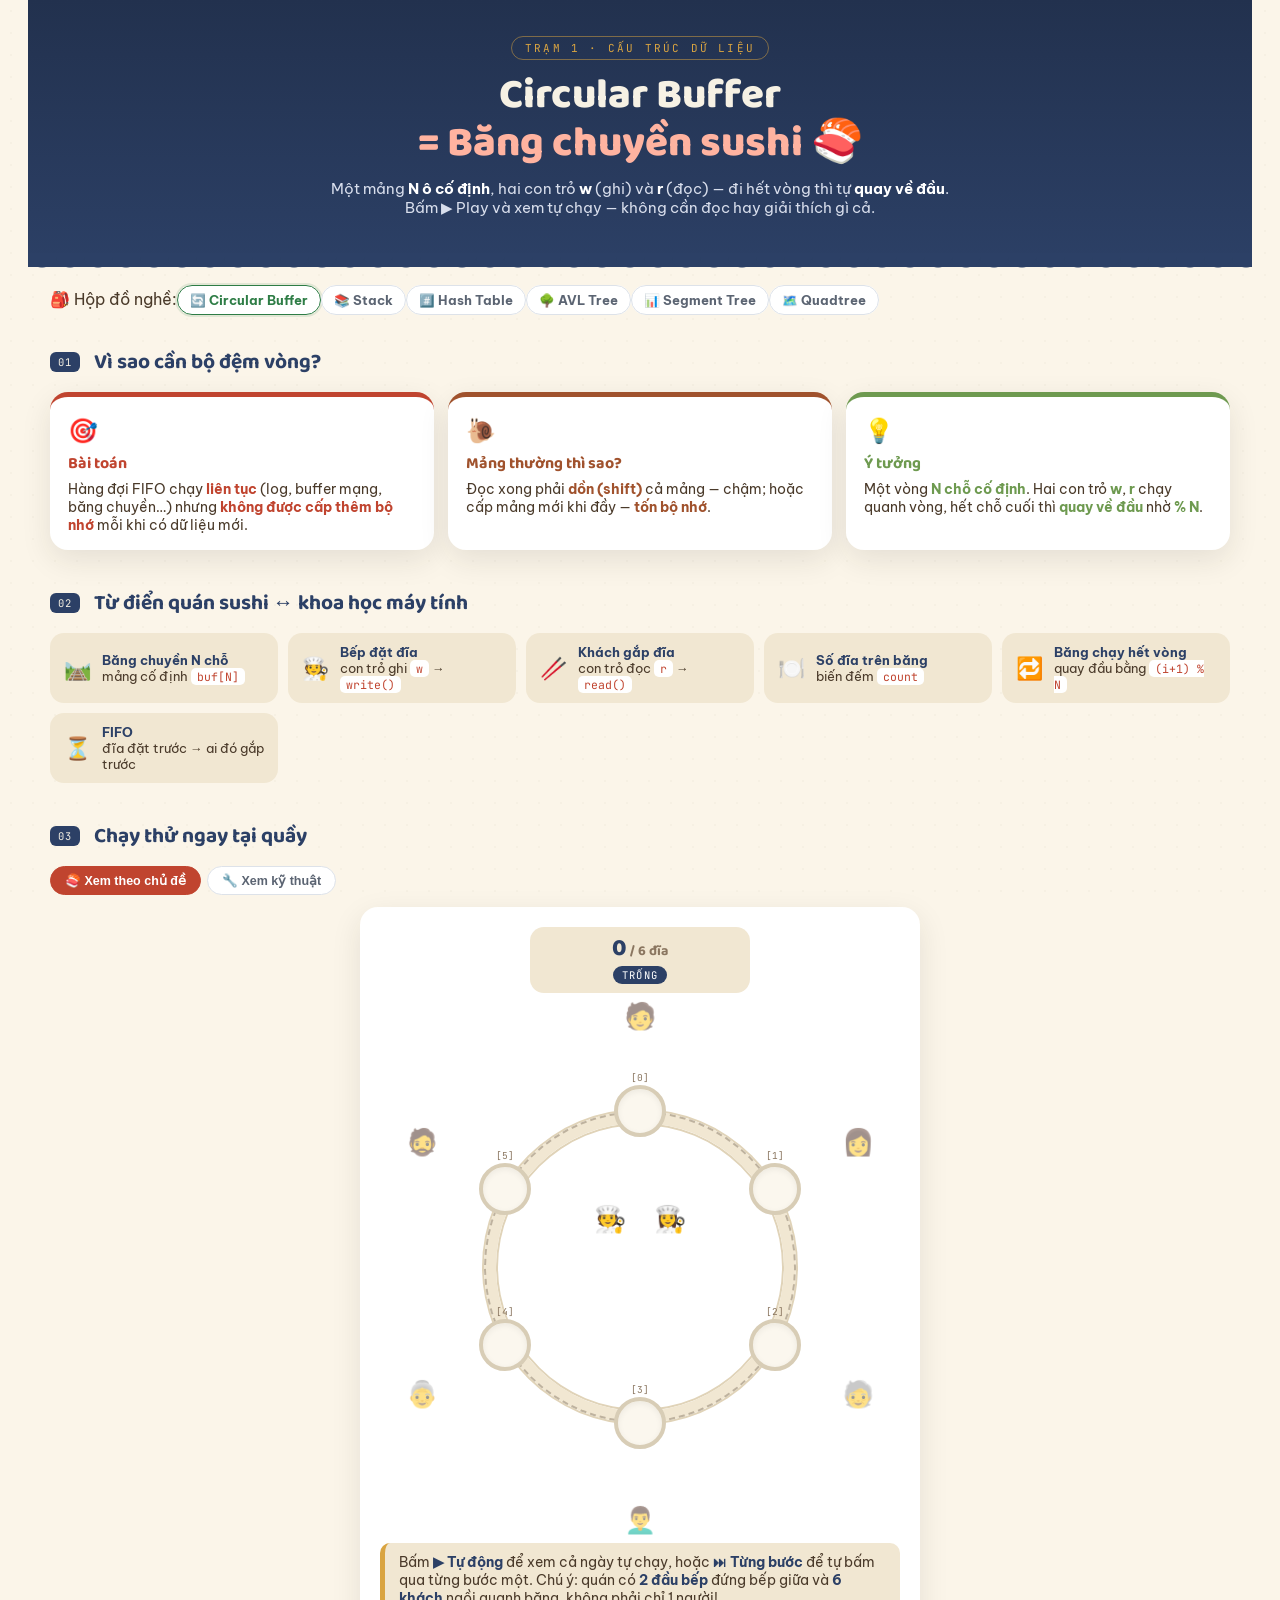
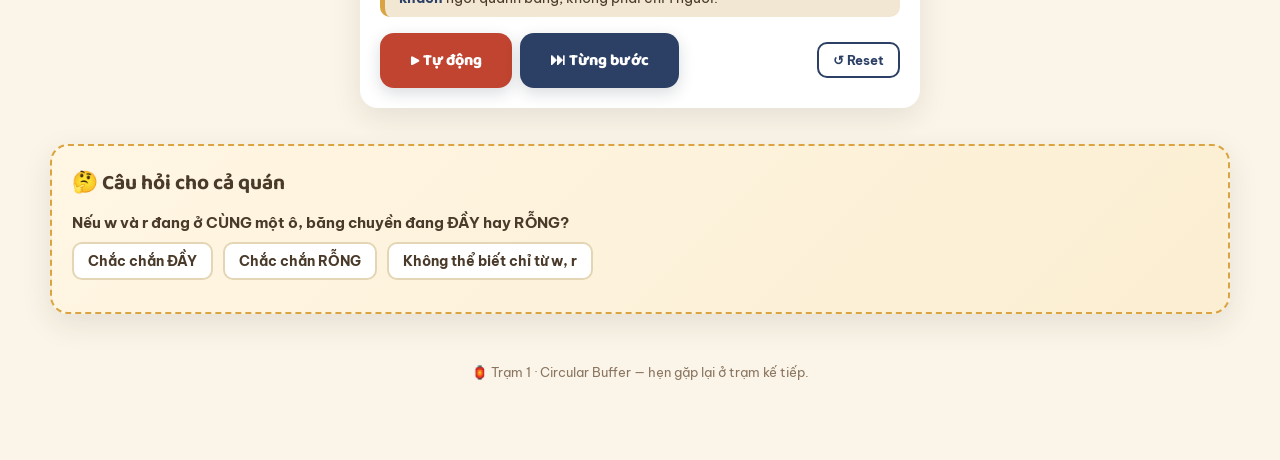
==== commit 863713e3: "Move code panel from Theme view to Tech view across all 6 stations The JS code (write()/read(), hash" ====
--- a/station-1-circular.html
+++ b/station-1-circular.html
@@ -171,36 +171,38 @@
     </div>
 
     <div id="themeView">
-      <div class="k-main">
-        <div class="tray"><div class="bar"><span class="dot" style="background:#EE6F57"></span><span class="dot" style="background:#D9A441"></span><span class="dot" style="background:#6E9A50"></span>&nbsp;buffer.js</div>
-          <div class="code-title" style="padding:10px 18px 0">// write() ghi ở w · read() đọc ở r · cả hai tự quay vòng</div>
-          <div class="code" id="code"></div>
+      <div class="belt-card" style="max-width:560px;margin:0 auto;">
+        <div class="hud-board">
+          <div class="cnt"><span id="cntNum">0</span><small> / 6 đĩa</small></div>
+          <div class="state" id="hudState">BĂNG TRỐNG</div>
         </div>
-        <div class="belt-card">
-          <div class="hud-board">
-            <div class="cnt"><span id="cntNum">0</span><small> / 6 đĩa</small></div>
-            <div class="state" id="hudState">BĂNG TRỐNG</div>
+        <div class="belt-stage" id="beltStage">
+          <div class="belt-track"></div>
+          <div class="belt-dashes"></div>
+        </div>
+        <div class="ticker" id="narr">Bấm <b>▶ Tự động</b> để xem cả ngày tự chạy, hoặc <b>⏭ Từng bước</b> để tự bấm qua từng bước một. Chú ý: quán có <b>2 đầu bếp</b> đứng bếp giữa và <b>6 khách</b> ngồi quanh băng, không phải chỉ 1 người!</div>
+        <div class="k-controls">
+          <div class="row" style="gap:8px">
+            <button class="play-btn" id="bPlay">▶ Tự động</button>
+            <button class="play-btn" id="bStep" style="background:var(--indigo)">⏭ Từng bước</button>
           </div>
-          <div class="belt-stage" id="beltStage">
-            <div class="belt-track"></div>
-            <div class="belt-dashes"></div>
-          </div>
-          <div class="ticker" id="narr">Bấm <b>▶ Tự động</b> để xem cả ngày tự chạy, hoặc <b>⏭ Từng bước</b> để tự bấm qua từng bước một. Chú ý: quán có <b>2 đầu bếp</b> đứng bếp giữa và <b>6 khách</b> ngồi quanh băng, không phải chỉ 1 người!</div>
-          <div class="k-controls">
-            <div class="row" style="gap:8px">
-              <button class="play-btn" id="bPlay">▶ Tự động</button>
-              <button class="play-btn" id="bStep" style="background:var(--indigo)">⏭ Từng bước</button>
-            </div>
-            <div class="k-side"><button id="bReset">↺ Reset</button></div>
-          </div>
+          <div class="k-side"><button id="bReset">↺ Reset</button></div>
         </div>
       </div>
     </div>
 
     <div id="techView" style="display:none">
       <div class="wrap">
+        <div class="col-code"><div class="card"><h3>Code (JS · chạy thật)</h3>
+          <div class="code-title">// write() ghi ở w · read() đọc ở r · cả hai tự quay vòng</div>
+          <div class="code" id="code"></div></div></div>
         <div class="col-viz">
           <div class="card"><h3>Buffer <span id="statebadge"></span></h3>
+            <p style="font-size:13.5px;line-height:1.55;margin-bottom:10px;">
+              Về mặt kỹ thuật, circular buffer chỉ là <b>một mảng <code>buf[N]</code> kích thước cố định</b> cộng thêm hai chỉ số <b>w</b> (ghi tiếp theo) và <b>r</b> (đọc tiếp theo). Không có gì thật sự "xoay" trong bộ nhớ — khi một chỉ số vượt quá ô cuối cùng <code>N-1</code>, phép toán <code>(i + 1) % N</code> đơn giản đưa nó quay lại ô 0. Xem mảng phẳng ngay bên dưới trước để thấy rõ w, r đang ở đâu, rồi cùng dữ liệu ấy được vẽ lại thành vòng tròn để thấy trực quan việc "quay vòng".
+            </p>
+            <p style="font-family:'JetBrains Mono',monospace;font-size:13px;font-weight:700;color:var(--ink);text-align:center;margin:0 0 6px;">count = <span id="countTech">0</span> / <span id="nTech">6</span> <span style="font-weight:400;color:var(--muted);">phần tử đang giữ</span></p>
+            <svg id="svgArrayLine" viewBox="0 0 480 100" preserveAspectRatio="xMidYMid meet" style="height:100px;background:transparent;"></svg>
             <svg id="svgTech" viewBox="0 0 480 380" preserveAspectRatio="xMidYMid meet"></svg>
             <div class="legend"><b>w</b> = con trỏ GHI · <b>r</b> = con trỏ ĐỌC · <b>count</b> = số phần tử đang giữ</div>
           </div>
@@ -303,6 +305,38 @@
   b.innerHTML = kind==='full' ? '<span class="badge warn">ĐẦY</span>' : kind==='empty' ? '<span class="badge info">RỖNG</span>' : '';
 }
 
+/* ---- flat array strip: same buf/w/r, drawn as a plain array first (bridges into the ring above) ---- */
+function drawArrayLine(){
+  const el=$('svgArrayLine'); if(!el) return; el.innerHTML='';
+  const ct=$('countTech'); if(ct) ct.textContent=count;
+  const nt=$('nTech'); if(nt) nt.textContent=N;
+  const SVG=CL.svg;
+  const cellW=50, gap=8, cellH=40;
+  const totalW=N*cellW+(N-1)*gap, startX=(480-totalW)/2, y=32;
+  for(let i=0;i<N;i++){
+    const x=startX+i*(cellW+gap);
+    const isFlash=(i===flashCell);
+    const fill = isFlash ? '#0A5A3A' : '#14261C';
+    const stroke = isFlash ? '#5FE0A0' : 'var(--green)';
+    el.appendChild(SVG('rect',{x,y,width:cellW,height:cellH,rx:8,fill,stroke,'stroke-width':2}));
+    const t=SVG('text',{x:x+cellW/2,y:y+cellH/2+5,'text-anchor':'middle',fill:'#fff','font-size':16,'font-weight':800});
+    t.textContent = buf[i]!=null ? '●' : '·';
+    el.appendChild(t);
+    const idxT=SVG('text',{x:x+cellW/2,y:y-8,'text-anchor':'middle','font-size':10,fill:'var(--muted)'});
+    idxT.textContent='['+i+']';
+    el.appendChild(idxT);
+    let ptrLabel='', ptrColor='var(--green)';
+    if(i===w && i===r){ ptrLabel='▼w ▲r'; ptrColor='var(--gold)'; }
+    else if(i===w){ ptrLabel='▼w'; ptrColor='var(--green)'; }
+    else if(i===r){ ptrLabel='▲r'; ptrColor='var(--blue)'; }
+    if(ptrLabel){
+      const pt=SVG('text',{x:x+cellW/2,y:y+cellH+18,'text-anchor':'middle','font-size':12,'font-weight':800,fill:ptrColor});
+      pt.textContent=ptrLabel;
+      el.appendChild(pt);
+    }
+  }
+}
+
 /* ---- Theme view: realistic kaiten-zushi scene (DOM + CSS) ---- */
 const stage = $('beltStage');
 const plateEls=[], seatEls=[], chefEls=[];
@@ -351,7 +385,7 @@
   stateEl.className = 'state' + (count===N?' full':count===0?' emptyS':'');
   stateEl.textContent = count===N ? 'ĐẦY' : count===0 ? 'TRỐNG' : 'ĐANG PHỤC VỤ';
 }
-function draw(){ renderTheme(); drawTech(); place(); }
+function draw(){ renderTheme(); drawTech(); drawArrayLine(); place(); }
 
 function lock(b){ busy=b; CL.lock(['bPlay','bReset','bWrite','bRead'], b); }
 function lockStep(b){ CL.lock(['bStep'], b); }
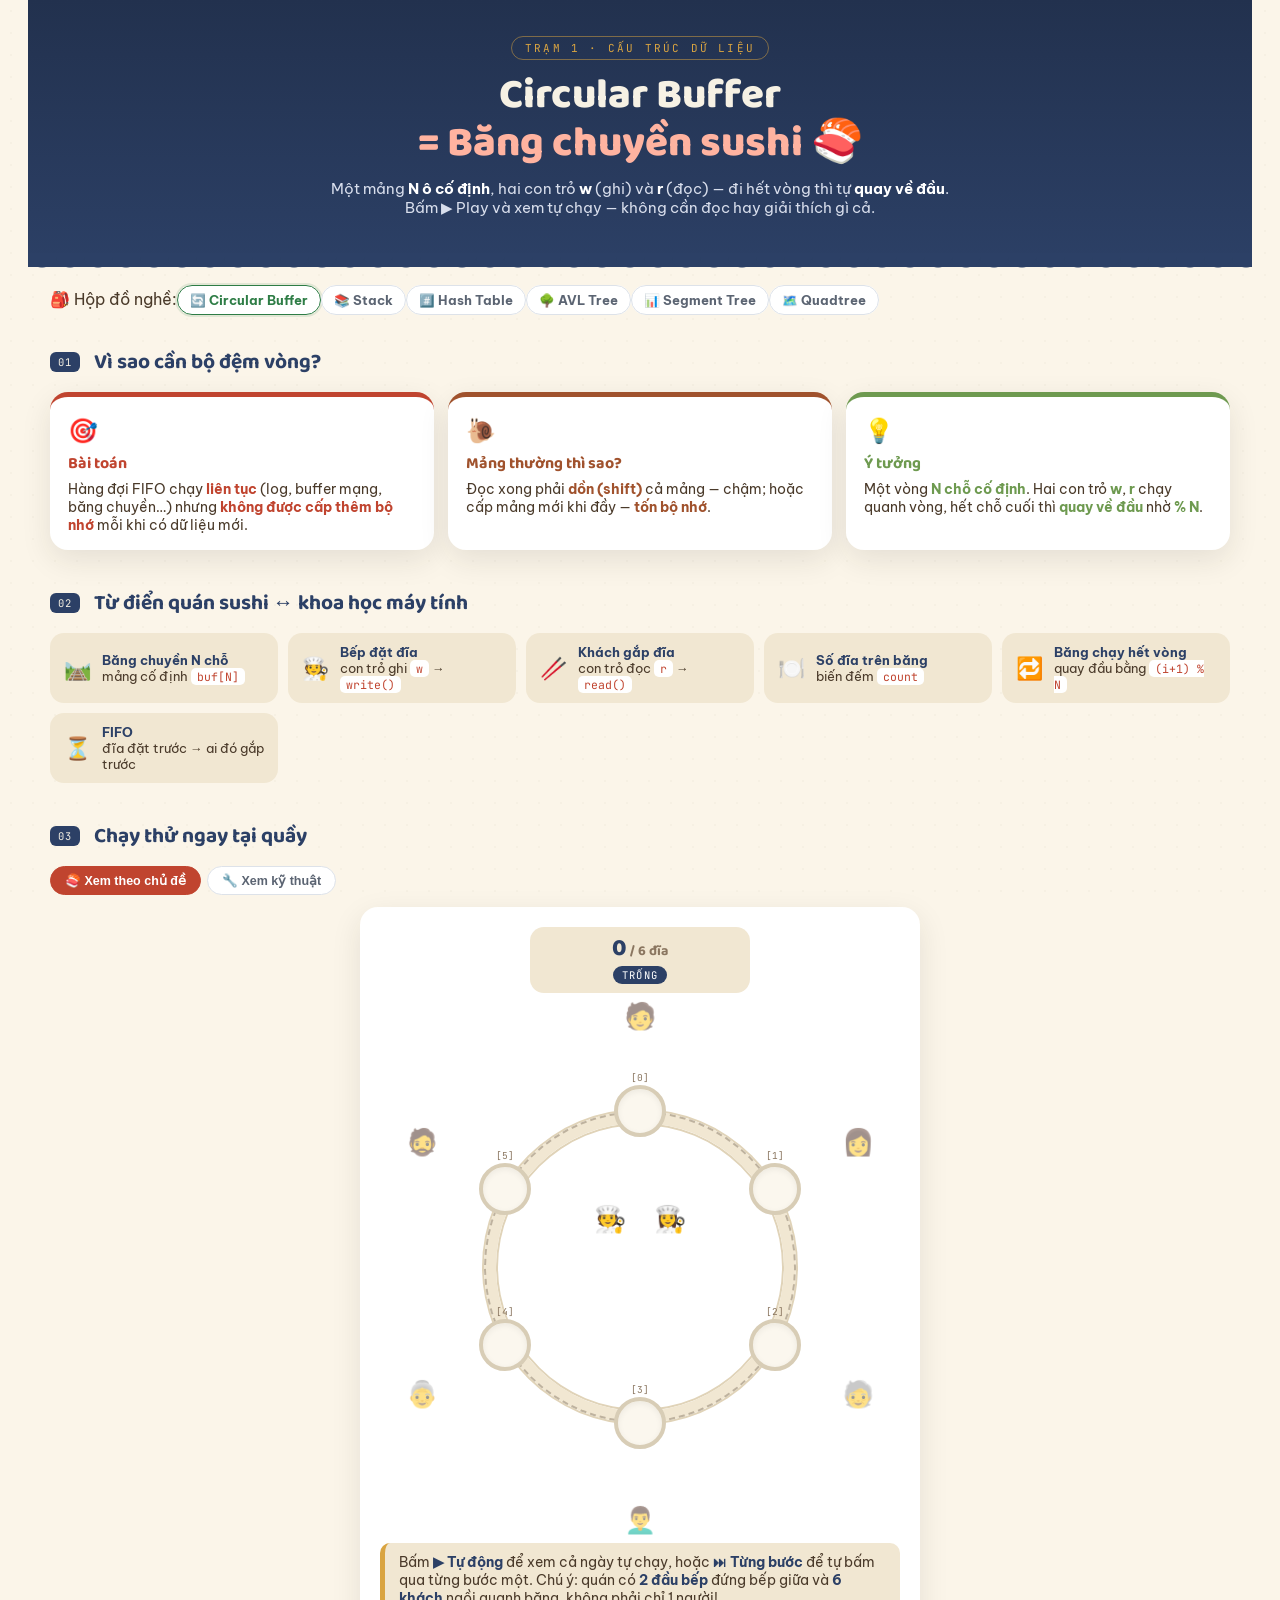
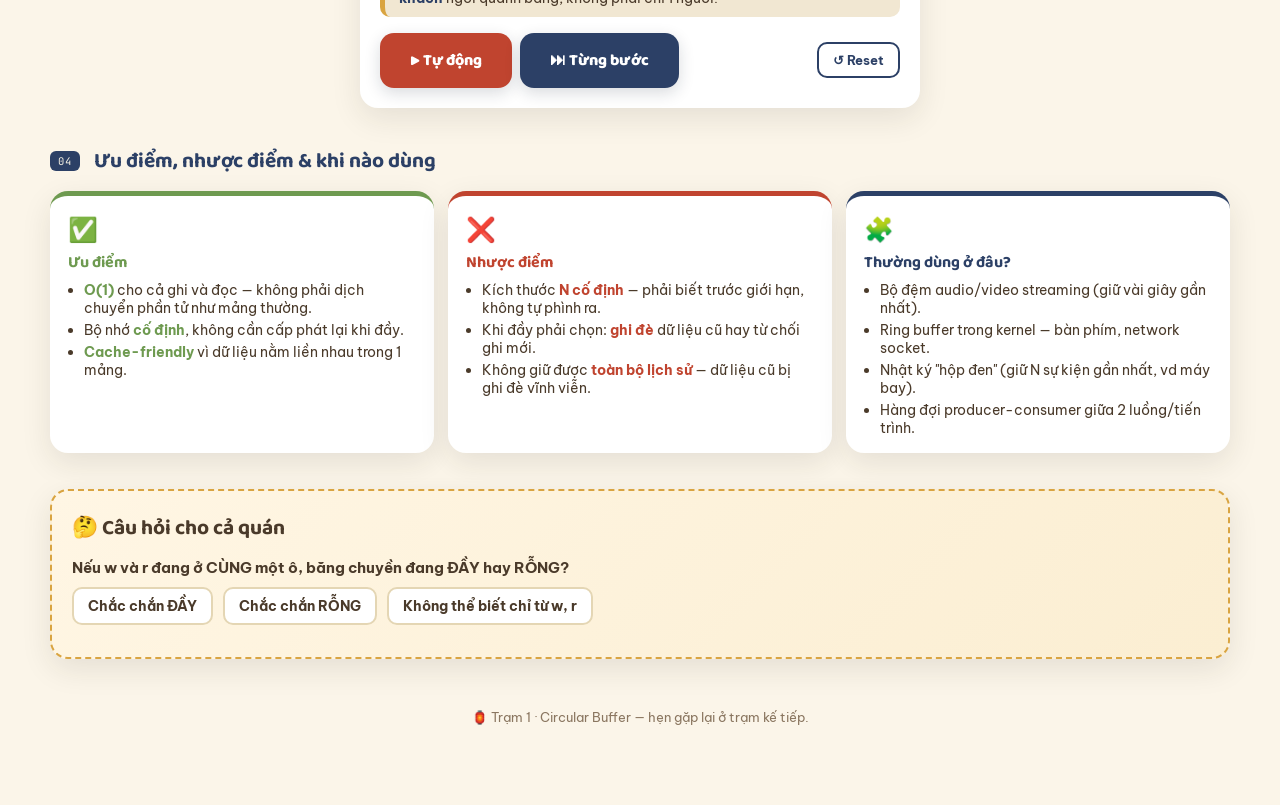
==== commit 4dcf18e8: "Add advantages/disadvantages/use-cases section to all 6 stations Circular Buffer, Hash Table, AVL Tr" ====
--- a/station-1-circular.html
+++ b/station-1-circular.html
@@ -51,6 +51,11 @@
   .dish.problem{--card-c:var(--lacquer);}
   .dish.bad{--card-c:#A0522D;}
   .dish.idea{--card-c:var(--wasabi);}
+  .dish.usecase{--card-c:var(--indigo);}
+  .dish ul{margin:6px 0 0 16px;padding:0;font-size:13.5px;color:var(--soy);}
+  .dish li{margin-bottom:4px;}
+  .dish li:last-child{margin-bottom:0;}
+  .dish li b{color:var(--card-c);}
 
   .k-map{display:grid;grid-template-columns:repeat(auto-fit,minmax(190px,1fr));gap:10px;margin-top:6px;}
   .k-chip{background:var(--tatami);border-radius:14px;padding:11px 14px;display:flex;align-items:center;gap:11px;}
@@ -213,6 +218,40 @@
             </div>
           </div>
         </div>
+      </div>
+    </div>
+  </section>
+
+  <section class="k-section">
+    <h2 class="k-h2"><span class="tag">04</span> Ưu điểm, nhược điểm & khi nào dùng</h2>
+    <div class="k-menu">
+      <div class="dish idea">
+        <div class="ic">✅</div>
+        <h3>Ưu điểm</h3>
+        <ul>
+          <li><b>O(1)</b> cho cả ghi và đọc — không phải dịch chuyển phần tử như mảng thường.</li>
+          <li>Bộ nhớ <b>cố định</b>, không cần cấp phát lại khi đầy.</li>
+          <li><b>Cache-friendly</b> vì dữ liệu nằm liền nhau trong 1 mảng.</li>
+        </ul>
+      </div>
+      <div class="dish problem">
+        <div class="ic">❌</div>
+        <h3>Nhược điểm</h3>
+        <ul>
+          <li>Kích thước <b>N cố định</b> — phải biết trước giới hạn, không tự phình ra.</li>
+          <li>Khi đầy phải chọn: <b>ghi đè</b> dữ liệu cũ hay từ chối ghi mới.</li>
+          <li>Không giữ được <b>toàn bộ lịch sử</b> — dữ liệu cũ bị ghi đè vĩnh viễn.</li>
+        </ul>
+      </div>
+      <div class="dish usecase">
+        <div class="ic">🧩</div>
+        <h3>Thường dùng ở đâu?</h3>
+        <ul>
+          <li>Bộ đệm audio/video streaming (giữ vài giây gần nhất).</li>
+          <li>Ring buffer trong kernel — bàn phím, network socket.</li>
+          <li>Nhật ký "hộp đen" (giữ N sự kiện gần nhất, vd máy bay).</li>
+          <li>Hàng đợi producer-consumer giữa 2 luồng/tiến trình.</li>
+        </ul>
       </div>
     </div>
   </section>
